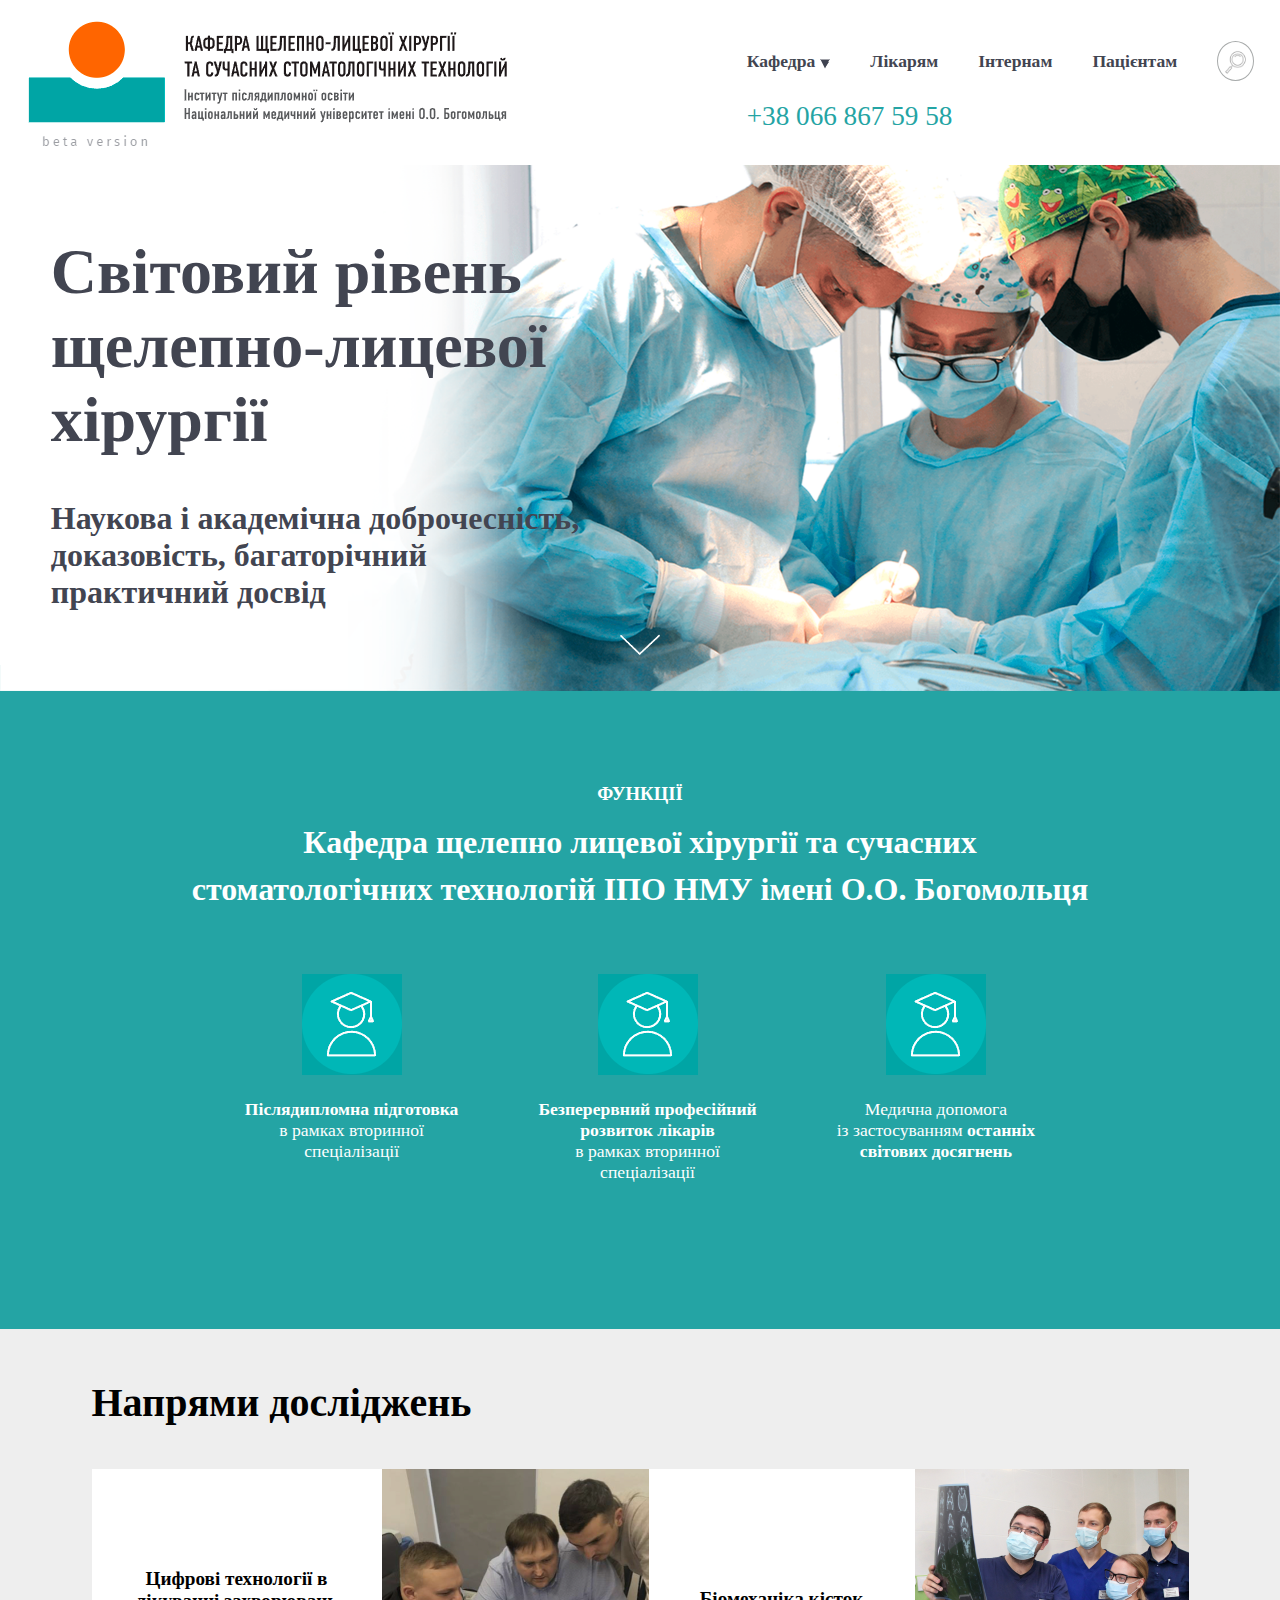
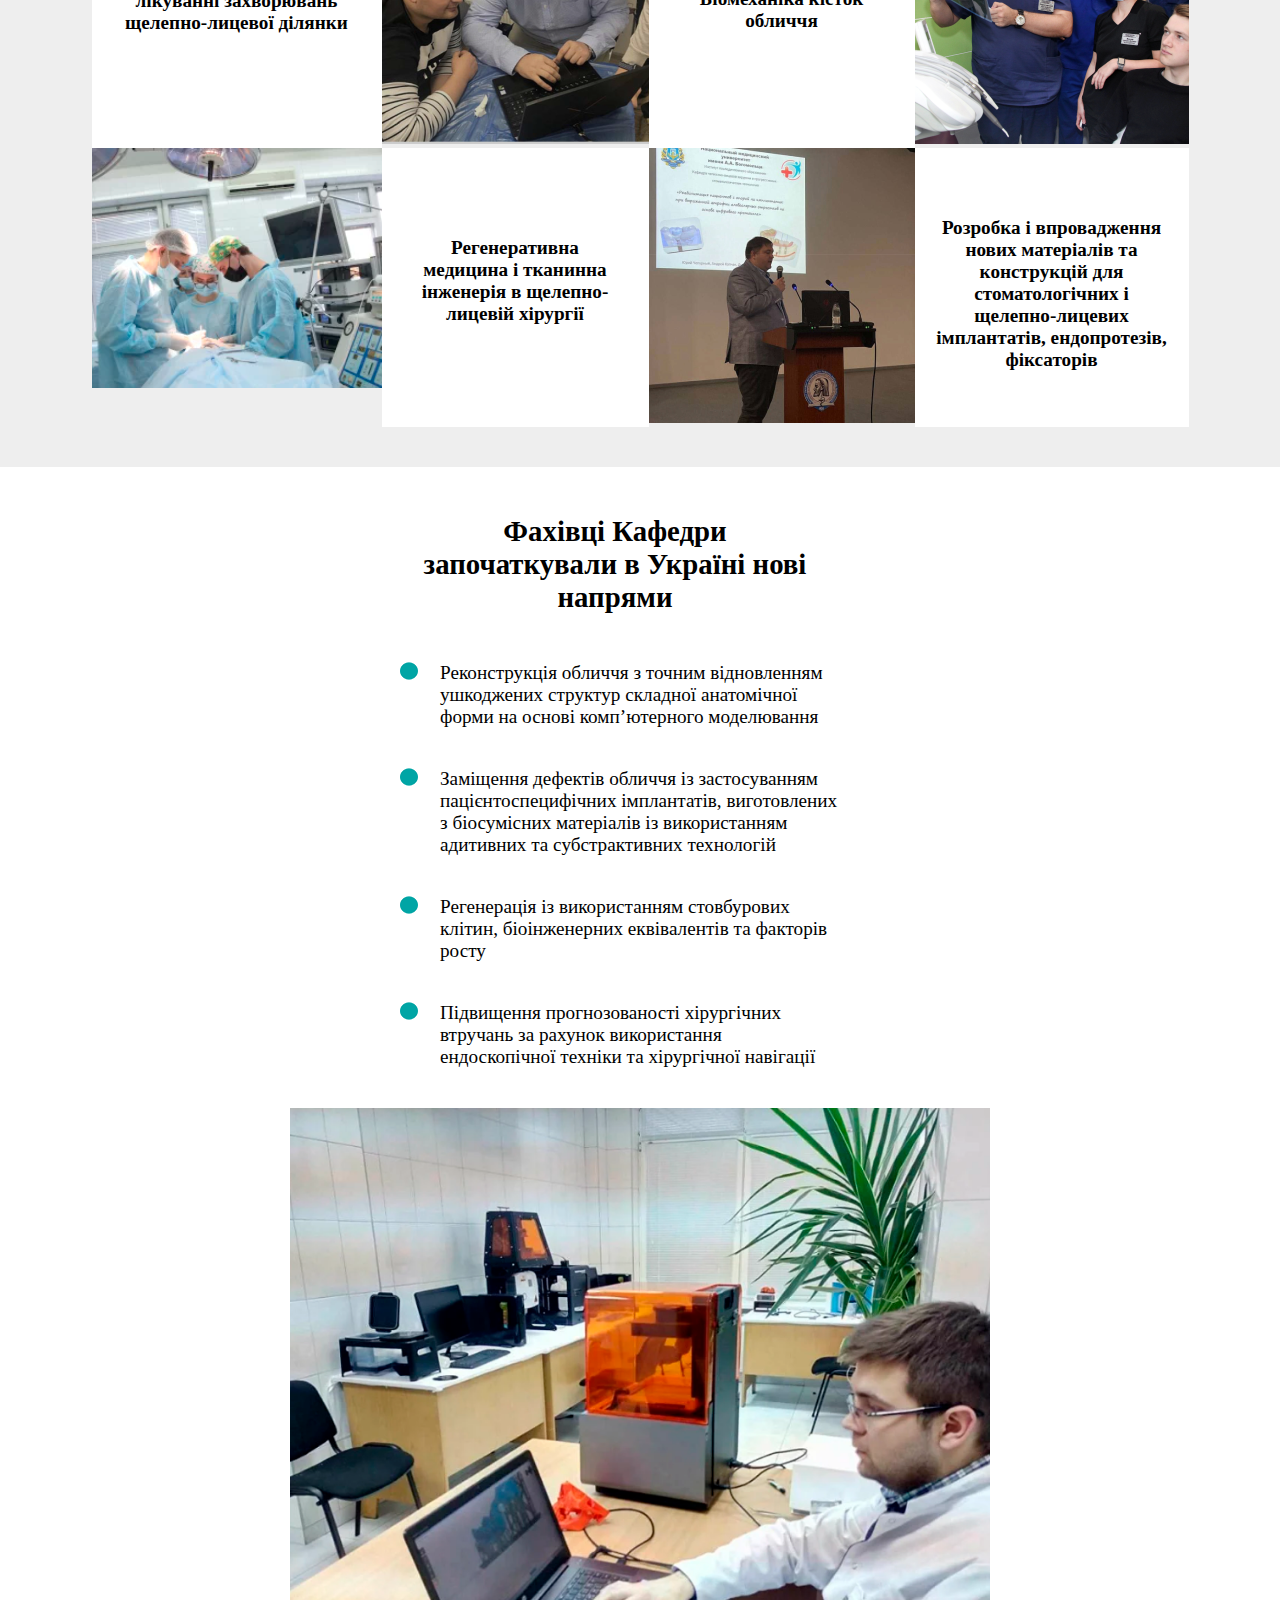
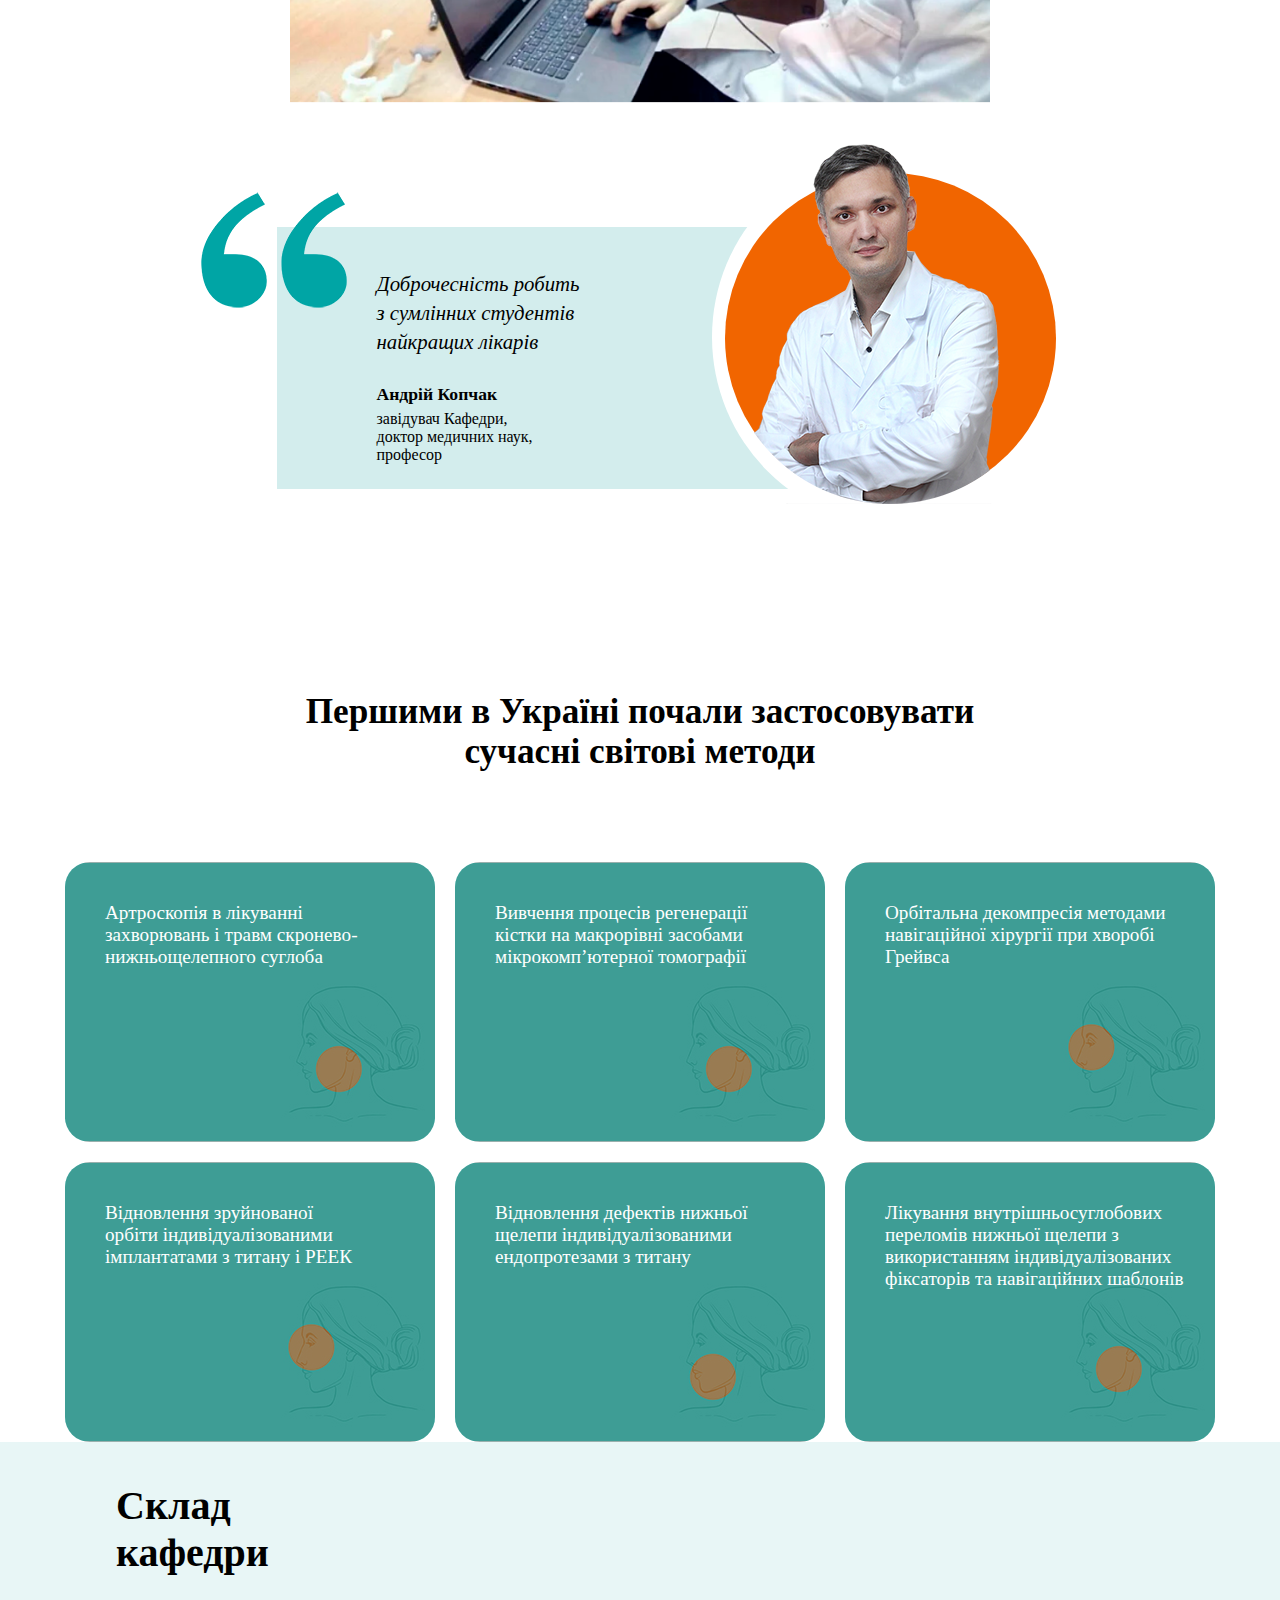
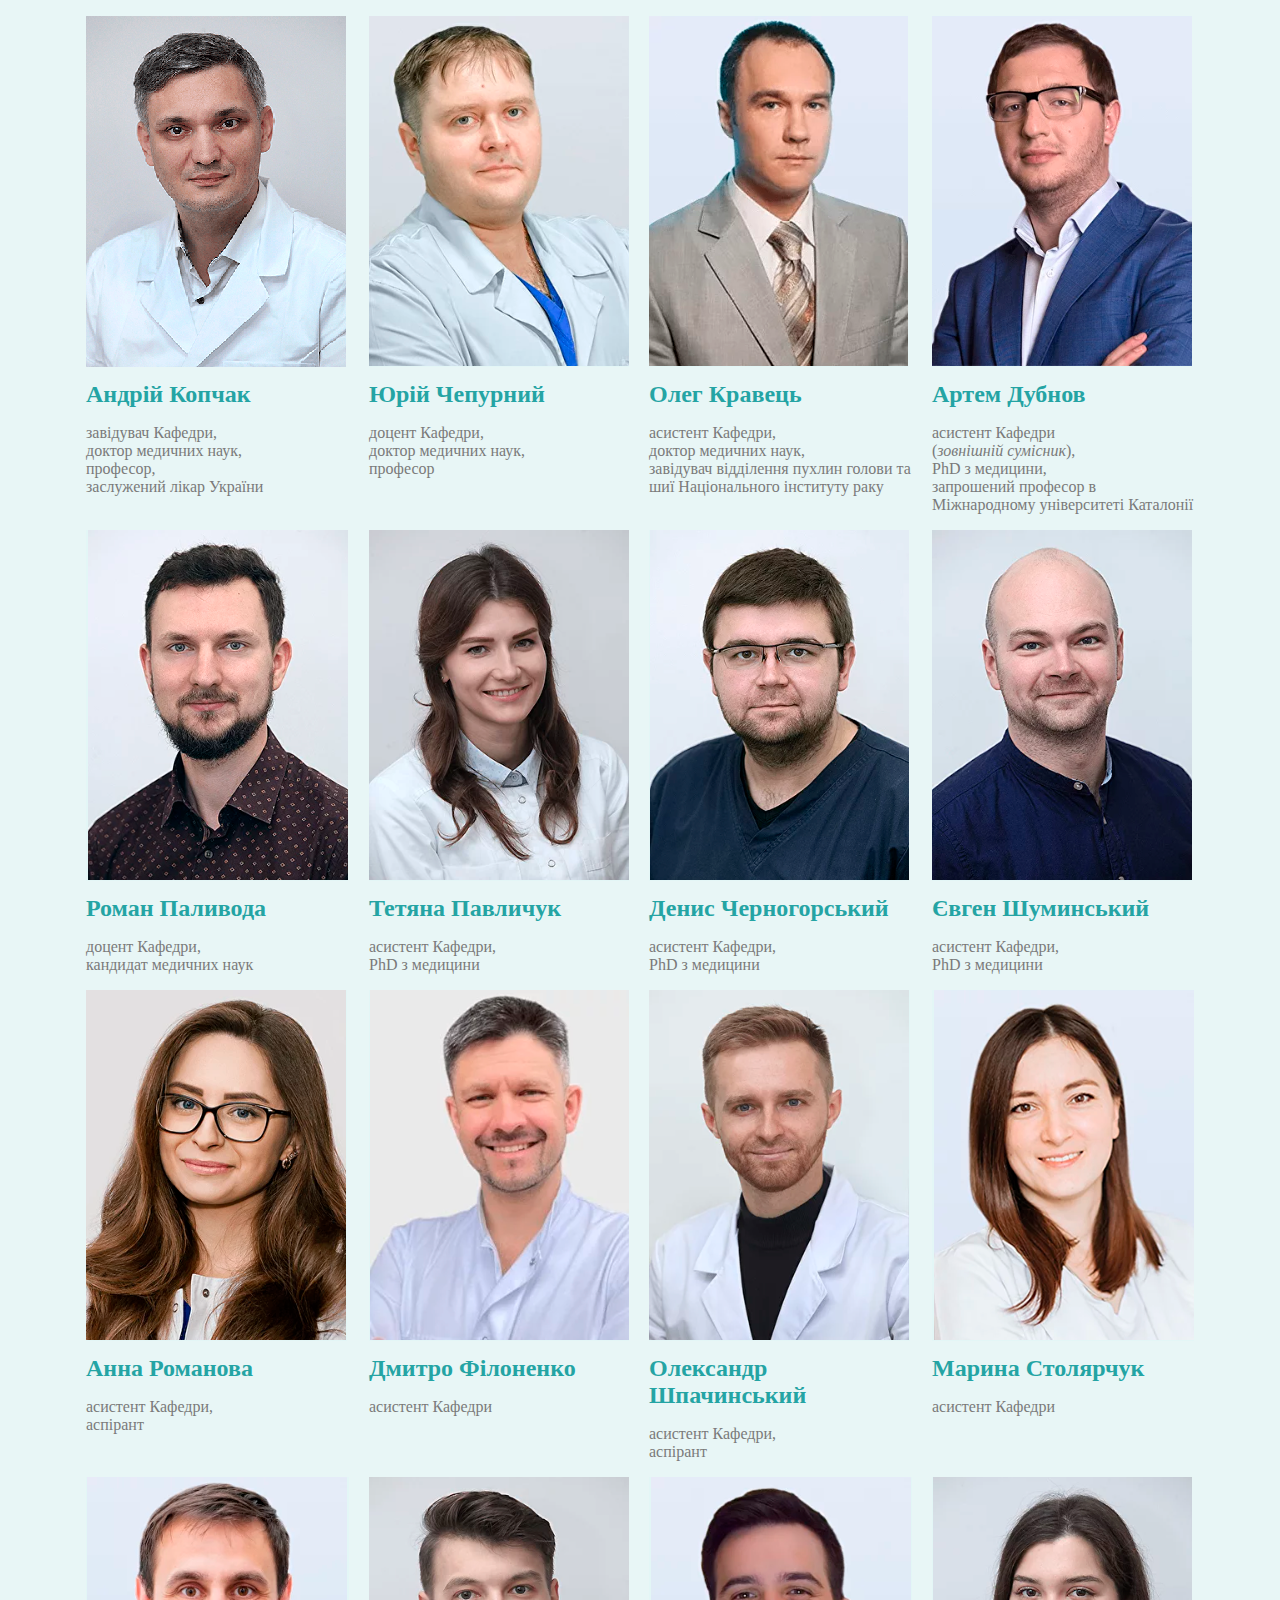
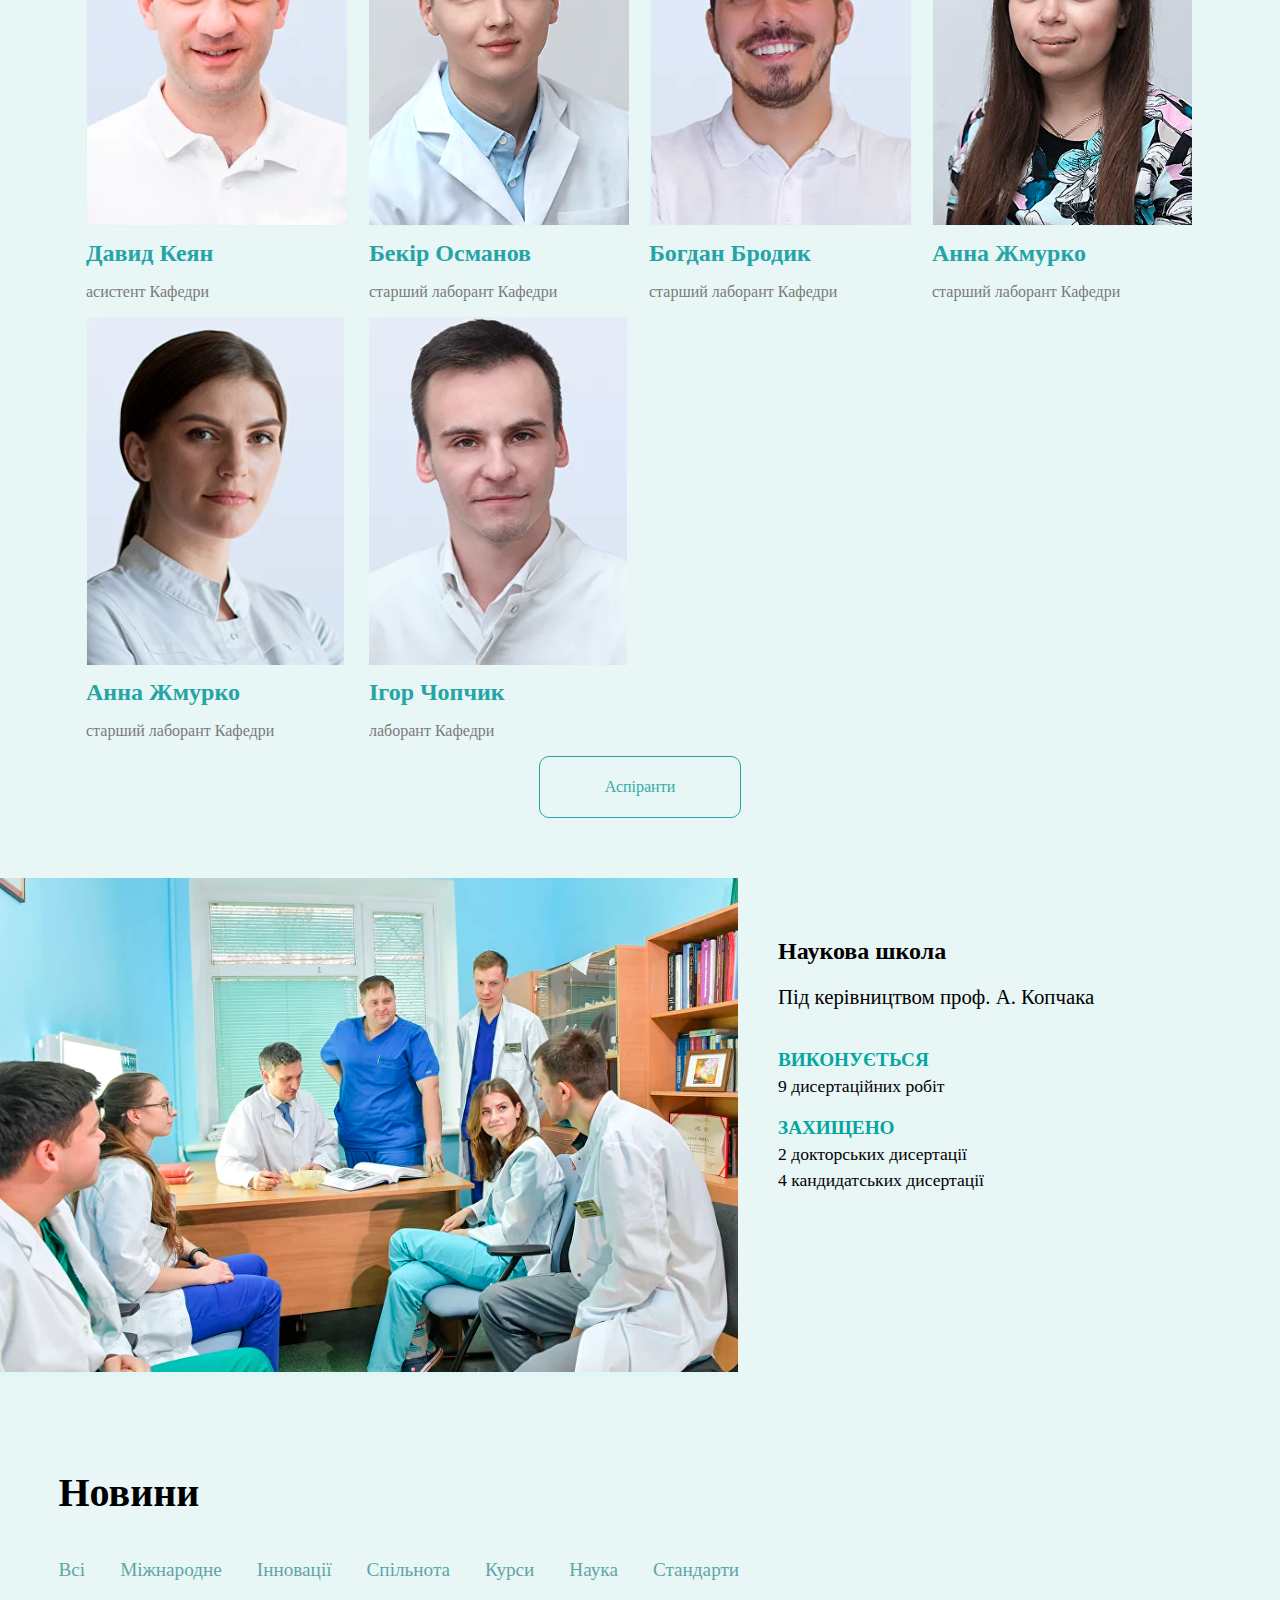
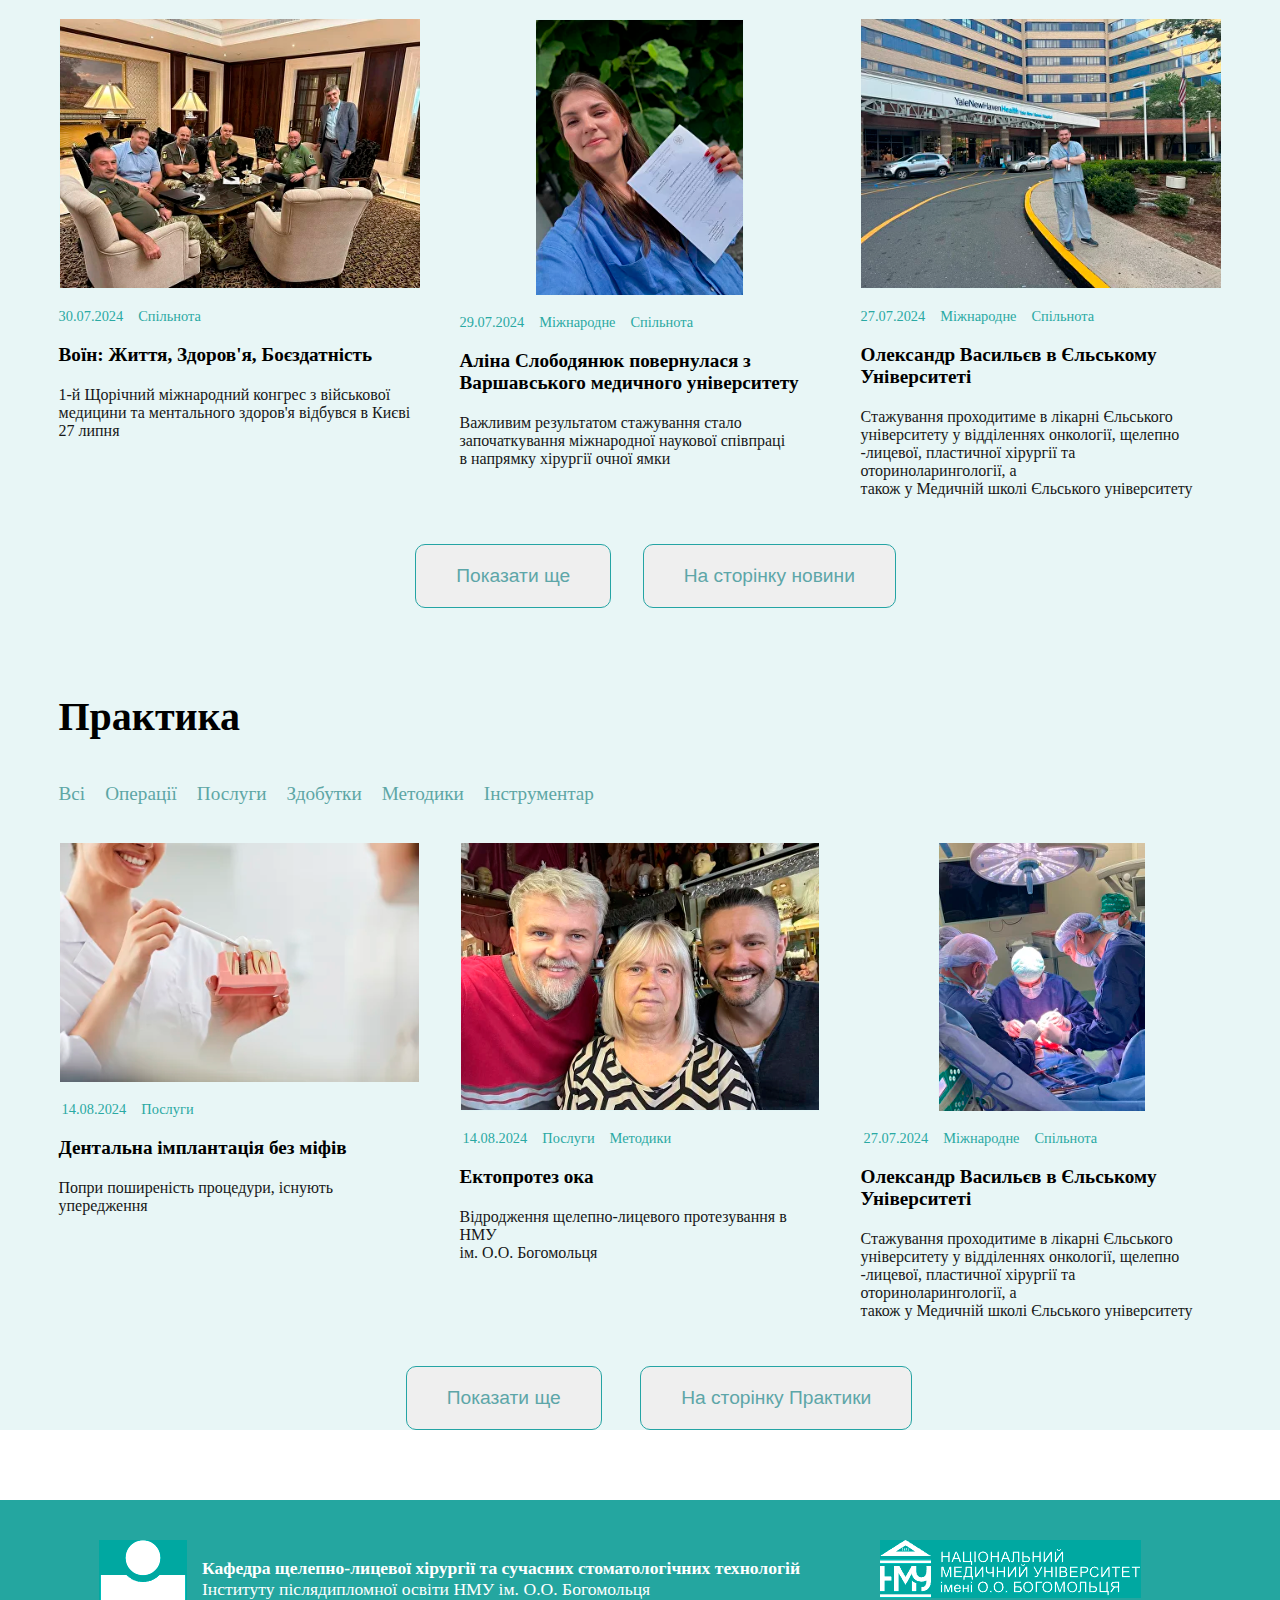
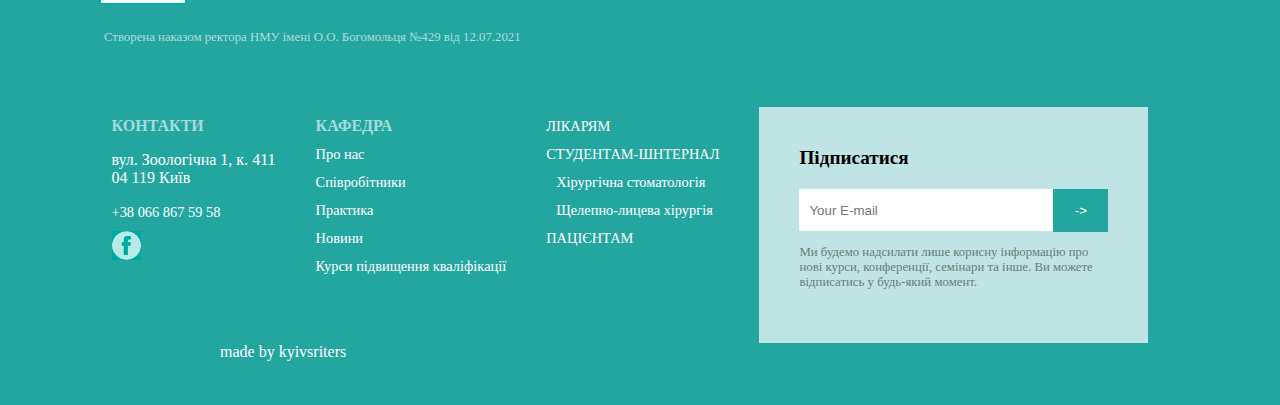
==== index.html @ 652a0add "first commit" ====
<!DOCTYPE html>
<html lang="en">
  <head>
    <title>Document</title>
    <meta charset="UTF-8" />
    <link rel="stylesheet" href="./styles/style.css" type="text/css" />
    <link rel="stylesheet" href="./styles/slide_card.css" type="text/css" />
    <link rel="stylesheet" href="https://cdn.jsdelivr.net/npm/swiper@8/swiper-bundle.min.css" />
    <meta name="viewport" content="width=device-width, initial-scale=1.0" />
    <script src="https://cdn.jsdelivr.net/npm/swiper@8/swiper-bundle.min.js"></script>
    <script type="module" src="./js/main.js"></script>
    <script type="module" src="./js/slider.js"></script>
  </head>
  <body>
    <div id="search">
      <div class="table">
        <div class="row">
          <div class="cell">
            <button class="search"></button>
          </div>
          <div class="cell">
            <form action="#" method="get">
              <div>
                <input type="text" name="search" value="" placeholder="Пошук" />
              </div>
            </form>
          </div>
          <div class="cell">
            <img
              src="/images/close_search.png"
              class="close_search"
              alt="Закрыть поиск" />
          </div>
        </div>
        <div class="row">
          <div class="cell">
            <ul id="list_result">
              <li>
                <a href="#">Курс</a>
              </li>
              <li>
                <a href="#"> консультації</a>
              </li>
              <li>
                <a href="#">тренінг</a>
              </li>
            </ul>
          </div>
        </div>
      </div>
    </div>
    <div id="menu">
      <img src="./images/close_burger_menu.png" class="close_menu" alt="">
      <ul>
        <li>
          <a href="#">Кафедра</a>
        </li>
        <li>
          <a href="#">Лікарям</a>
        </li>
        <li>
          <a href="#">Інтернам</a>
        </li>
        <li>
          <a href="#">Пацієнтам</a>
        </li>
        <li>
          <a href="#" id="serach_active_menu">Пошук</a>
        </li>
        <li>
          <a href="#">+38 066 867 59 58</a>
        </li>
      </ul>
    </div>
    <div id="container">
      <header>
        <div class="table">
          <div class="row">
            <div class="cell">
              <a href="./index.html">
                <img src="/images/logo.png" class="top_logo" alt="Логотип" />
              </a>
            </div>
            <div class="cell">
              <ul id="topmenu">
                <li class="first_child">
                  <a href="#">Кафедра</a>
                  <ul id="active_department">
                    <img
                      src="/images/stl_top.png"
                      class="icon_position"
                      alt="" />
                    <li>
                      <a href="#">Про нас</a>
                    </li>
                    <li>
                      <a href="#">Співробітники</a>
                    </li>
                    <li>
                      <a href="#">Практика</a>
                    </li>
                    <li>
                      <a href="#">Новини</a>
                    </li>
                    <li>
                      <a href="#">Курси</a>
                    </li>
                  </ul>
                </li>
                <li>
                  <a href="#">Лікарям</a>
                </li>
                <li>
                  <a href="#">Інтернам</a>
                </li>
                <li>
                  <a href="#">Пацієнтам</a>
                </li>
                <li>
                  <img src="images/search.png" id="show_search" alt="Поиск" />
                </li>
              </ul>
              <div class="clear"></div>
              <div class="phone">
                <a href="tel:380668675958">+38 066 867 59 58</a>
              </div>
            </div>
          </div>
        </div>
      </header>
      <div id="burger_menu">
        <div id="burger">
          <span></span>
          <span></span>
          <span></span>
        </div>
        </div>
    </div>
    <div id="main">
      <div class="table text_header">
        <div class="row">
          <div class="cell">
            <div class="h1">
              <h1>
                Світовий рівень <br />щелепно-лицевої<br />
                хірургії
              </h1>
            </div>
            <div class="h2">
              <h2>
                Наукова і академічна доброчесність,<br />
                доказовість, багаторічний <br />практичний досвід
              </h2>
            </div>
          </div>
        </div>
      </div>
      <div class="header_img">
        <img src="/images/header.png" class="remove_img" alt="" />
        <div class="inime_gif">
          <img src="/images/arrow_white.gif" alt="Gif" />
        </div>
      </div>
      <div id="functions">
        <h3>ФУНКЦІЇ</h3>
        <p>Кафедра щелепно лицевої хірургії та сучасних</p>
        <p>стоматологічних технологій ІПО НМУ імені О.О. Богомольця</p>
        <div class="table">
          <div class="row">
            <div class="cell">
              <figure>
                <img src="/images/icon1.png" alt="Підготовка" />
                <figcaption>
                  <b>Післядипломна підготовка</b><br />
                  в рамках вторинної <br />спеціалізації
                </figcaption>
              </figure>
            </div>
            <div class="cell">
              <figure>
                <img src="/images/icon1.png" alt="Підготовка" />
                <figcaption>
                  <b>Безперервний професійний <br /><b>розвиток лікарів</b></b
                  ><br />
                  в рамках вторинної <br />спеціалізації
                </figcaption>
              </figure>
            </div>
            <div class="cell">
              <figure>
                <img src="/images/icon1.png" alt="Підготовка" />
                <figcaption>
                  Медична допомога<br />
                  із застосуванням
                  <b
                    >останніх<br />
                    світових досягнень</b
                  >
                </figcaption>
              </figure>
            </div>
          </div>
        </div>
      </div>
      <div id="research">
        <div class="table">
          <h4>Напрями досліджень</h4>
          <div class="row">
            <div class="cell bg position">
              <p>
                Цифрові технології в <br />лікуванні захворювань<br />
                щелепно-лицевої ділянки
              </p>
            </div>
            <div class="cell">
              <img
                src="/images//tild3938-3564-4461-b265-666466336664__group_3252.png"
                alt="Зображення" />
            </div>
            <div class="cell bg position1 mob">
              <p>Біомеханіка кісток <br />обличчя</p>
            </div>
            <div class="cell">
              <img
                src="/images/tild3832-3939-4664-b534-623732313037__group_3254.png"
                alt="Зображення" />
            </div>
          </div>
          <div class="row">
            <div class="cell pos1">
              <img src="/images/image11.png" alt="" />
            </div>
            <div class="cell bg position2">
              <p>
                Регенеративна<br />
                медицина і тканинна<br />
                інженерія в щелепно-<br />лицевій хірургії
              </p>
            </div>
            <div class="cell mob">
              <img
                src="/images/tild3539-6135-4932-a363-663564303339__group_3255.png"
                alt="" />
            </div>
            <div class="cell bg position3">
              <p>
                Розробка і впровадження<br />
                нових матеріалів та<br />
                конструкцій для<br />
                стоматологічних і<br />
                щелепно-лицевих<br />
                імплантатів, ендопротезів,<br />
                фіксаторів
              </p>
            </div>
          </div>
        </div>
      </div>
      <div id="Departments">
        <div class="table">
          <div class="row">
            <div class="cell">
              <h5>
                Фахівці Кафедри<br />
                започаткували в Україні нові <br />напрями
              </h5>
              <ul>
                <li>
                  <p>
                    Реконструкція обличчя з точним відновленням<br />
                    ушкоджених структур складної анатомічної<br />
                    форми на основі комп’ютерного моделювання
                  </p>
                </li>
                <li>
                  <p>
                    Заміщення дефектів обличчя із застосуванням<br />
                    пацієнтоспецифічних імплантатів, виготовлених <br />з
                    біосумісних матеріалів із використанням<br />
                    адитивних та субстрактивних технологій
                  </p>
                </li>
                <li>
                  <p>
                    Регенерація із використанням стовбурових<br />
                    клітин, біоінженерних еквівалентів та факторів <br />росту
                  </p>
                </li>
                <li>
                  <p>
                    Підвищення прогнозованості хірургічних<br />
                    втручань за рахунок використання <br />ендоскопічної техніки
                    та хірургічної навігації
                  </p>
                </li>
              </ul>
            </div>
            <div class="cell">
              <img src="/images/image12.png" alt="" />
            </div>
          </div>
        </div>
      </div>
      <div class="clear"></div>
      <div id="position_items">
        <div id="items">
          <div class="left citat">
            <img src="/images/Citat.png " alt="citat" />
          </div>
          <div class="left bg">
            <p><i>Доброчесність робить</i></p>
            <p><i>з сумлінних студентів</i></p>
            <p><i>найкращих лікарів</i></p>
            <h6>Андрій Копчак</h6>
            <p class="size">
              завідувач Кафедри, <br />доктор медичних наук, <br />професор
            </p>
          </div>
          <div class="left">
            <a href="/AndriyKopchak.html">
              <div class="bg_white">
                <div class="bg_doctor">
                  <img src="/images/kopchak.png" class="kopchak" alt="Doctor" />
                </div>
              </div>
            </a>  
          </div>
        </div>
      </div>
      <div class="swiper slider-2 methods">
        <div class="swiper-wrapper grid">
          <div class="swiper-slide">
            <div class="content1">
              <div class="shadow">
                  <p>
                      Артроскопія в лікуванні <br>захворювань і травм
                      скронево-<br>нижньощелепного суглоба
                  </p>
              </div>    
          </div>
          </div>
          <div class="swiper-slide">
            <div class="content2">
              <div class="shadow">
                  <p>Вивчення процесів регенерації<br> кістки на макрорівні засобами<br> мікрокомп’ютерної томографії</p>
              </div>    
          </div>    
          </div>
          <div class="swiper-slide">
            <div class="content3">
              <div class="shadow">
                  <p>Орбітальна декомпресія методами<br> навігаційної хірургії при хворобі<br> Грейвса</p>
               </div>   
          </div>   
          </div>
          <div class="swiper-slide">
            <div class="content4">
              <div class="shadow">
                  <p>Відновлення зруйнованої<br>  орбіти індивідуалізованими<br> імплантатами з титану і РЕЕК</p>
               </div>   
              </div>  
          </div>
          <div class="swiper-slide">
            <div class="content-card">
              <div class="content5">
                <div class="shadow">
                    <p>Відновлення дефектів нижньої<br> щелепи індивідуалізованими <br>ендопротезами з титану</p>
                 </div>   
            </div>   
            </div>
          </div>
          <div class="swiper-slide">
            <div class="content6">
              <div class="shadow">
                  <p>Лікування внутрішньосуглобових<br> переломів нижньої щелепи з<br> використанням індивідуалізованих<br> фіксаторів та навігаційних шаблонів</p>
               </div>   
          </div>   
          </div>
        </div>
      </div>
      <div id="methods">
        <h3>
          Першими в Україні почали застосовувати<br />
          сучасні світові методи
        </h3>
        <div class="table">
          <div class="row">
            <div class="cell">
                <div class="content1">
                    <div class="shadow">
                        <p>
                            Артроскопія в лікуванні <br>захворювань і травм
                            скронево-<br>нижньощелепного суглоба
                        </p>
                    </div>    
                </div>
            </div>
            <div class="cell">
                <div class="content2">
                    <div class="shadow">
                        <p>Вивчення процесів регенерації<br> кістки на макрорівні засобами<br> мікрокомп’ютерної томографії</p>
                    </div>    
                </div>    
            </div>
            <div class="cell">
                <div class="content3">
                    <div class="shadow">
                        <p>Орбітальна декомпресія методами<br> навігаційної хірургії при хворобі<br> Грейвса</p>
                     </div>   
                </div>    
            </div>
          </div>
          <div class="row">
            <div class="cell">
                <div class="content4">
                    <div class="shadow">
                        <p>Відновлення зруйнованої<br>  орбіти індивідуалізованими<br> імплантатами з титану і РЕЕК</p>
                     </div>   
                    </div>    
                   
            </div>
            <div class="cell">
                <div class="content5">
                    <div class="shadow">
                        <p>Відновлення дефектів нижньої<br> щелепи індивідуалізованими <br>ендопротезами з титану</p>
                     </div>   
                </div>    
            </div>
            <div class="cell">
                <div class="content6">
                    <div class="shadow">
                        <p>Лікування внутрішньосуглобових<br> переломів нижньої щелепи з<br> використанням індивідуалізованих<br> фіксаторів та навігаційних шаблонів</p>
                     </div>   
                </div>    
            </div>
          </div>
        </div>
      </div>
      <div id="list_departments">
          <div class="table">
            <h3>Склад кафедри</h3>
            <div class="row">
                <div class="cell">
                    <figure>
                        <img src="./images/d_image1.png" alt="Андрій">
                        <figcaption>Андрій Копчак</figcaption>
                    </figure>
                    <p>завідувач Кафедри,<br>
                        доктор медичних наук,<br>
                        професор,<br>
                        заслужений лікар України</p>
                </div>
                <div class="cell">
                    <figure>
                        <img src="./images/d_image2.png" alt="Юрій Чепурний">
                        <figcaption>Юрій Чепурний</figcaption>
                    </figure>
                    <p>доцент Кафедри,<br>
                        доктор медичних наук,<br>
                        професор</p>
                </div>
                <div class="cell none">
                    <figure>
                        <img src="./images/d_image3.png" alt="Олег Кравець">
                        <figcaption>Олег Кравець</figcaption>
                    </figure>
                    <p>асистент Кафедри,<br>
                        доктор медичних наук,<br>
                        завідувач відділення пухлин голови та<br> шиї Національного інституту раку</p>
                </div>
                <div class="cell">
                    <figure>
                        <img src="./images/d_image4.png" alt="Артем Дубнов">
                        <figcaption>Артем Дубнов</figcaption>
                    </figure>
                    <p>асистент Кафедри<br>
                        (<i>зовнішній сумісник</i>),<br>
                        PhD з медицини,<br>
                        запрошений професор в <br>Міжнародному університеті Каталонії</p>
                </div>
            </div>
            <div class="row">
                <div class="cell">
                    <figure>
                        <img src="./images/d_image5.png" alt="Роман Паливода">
                        <figcaption>Роман Паливода</figcaption>
                    </figure>
                        <p>доцент Кафедри,<br>
                            кандидат медичних наук</p>
                </div>
                <div class="cell">
                    <figure>
                        <img src="./images/d_image6.png" alt="Тетяна Павличук">
                        <figcaption>Тетяна Павличук</figcaption>
                    </figure>
                        <p>асистент Кафедри,<br>
                            PhD з медицини</p>
                </div>
                <div class="cell">
                    <figure>
                        <img src="./images/d_image7.png" alt="Денис Черногорський">
                        <figcaption>Денис Черногорський</figcaption>
                    </figure>
                        <p>асистент Кафедри,<br>
                            PhD з медицини</p>
                </div>
                <div class="cell">
                    <figure>
                        <img src="./images/d_image8.png" alt="Євген Шуминський">
                        <figcaption>Євген Шуминський</figcaption>
                    </figure>
                        <p>асистент Кафедри,<br>
                            PhD з медицини</p>
                </div>
            </div>
            <div class="row">
                <div class="cell">
                    <figure>
                        <img src="./images/d_image9.png" alt="Анна Романова">
                        <figcaption>Анна Романова</figcaption>
                    </figure>
                        <p>асистент Кафедри,<br>
                            аспірант</p>
                </div>
                <div class="cell">
                    <figure>
                        <img src="./images/d_image10.png" alt="Дмитро Філоненко">
                        <figcaption>Дмитро Філоненко</figcaption>
                    </figure>
                        <p>асистент Кафедри</p>
                </div>
                <div class="cell">
                    <figure>
                        <img src="./images/d_image11.png" alt="Олександр Шпачинський">
                        <figcaption>Олександр<br> Шпачинський</figcaption>
                    </figure>
                        <p>асистент Кафедри,<br>
                            аспірант</p>
                </div>
                <div class="cell">
                    <figure>
                        <img src="./images/d_image12.png" alt="Марина Столярчук">
                        <figcaption>Марина Столярчук</figcaption>
                    </figure>
                        <p>асистент Кафедри</p>
                </div>
            </div>
            <div class="row">
                <div class=cell>
                    <figure>
                        <img src="images/d_image13.png" alt="Давид Кеян">
                        <figcaption>Давид Кеян</figcaption>
                        <p class="m_none">асистент Кафедри</p>
                    </figure>
                </div>
                <div class=cell>
                    <figure>
                        <img src="images/d_image14.png" alt="Бекір Османов">
                        <figcaption>Бекір Османов</figcaption>
                        <p class="m_none">старший лаборант Кафедри</p>
                    </figure>
                </div>
                <div class=cell>
                    <figure>
                        <img src="images/d_image15.png" alt="">
                        <figcaption>Богдан Бродик</figcaption>
                        <p class="m_none">старший лаборант Кафедри</p>
                    </figure>
                </div>
                <div class=cell>
                    <figure>
                        <img src="images/d_image16.png" alt="">
                        <figcaption>Анна Жмурко</figcaption>
                        <p class="m_none">старший лаборант Кафедри</p>
                    </figure>
                </div>
            </div>
            <div class="row">
                <div class="cell">
                    <figure>
                        <img src="images/d_image17.png" alt="Анна Жмурко">
                        <figcaption>Анна Жмурко</figcaption>
                        <p class="m_none">cтарший лаборант Кафедри</p>
                    </figure>
                </div>
                <div class="cell">
                    <figure>
                        <img src="images/d_image18.png" alt="Ігор Чопчик">
                        <figcaption>Ігор Чопчик</figcaption>
                        <p class="m_none">лаборант Кафедри</p>
                    </figure>
                </div>
            </div>
        </div>
        <div id="students">
            <a href="#">Аспіранти</a>
            <div id="postgraduate">
                <h4>Аспіранти</h4>
                <div class="table">
                    <div class="row">
                        <div class="cell">
                            <h5>Ростислав Терлецький</h5>
                                <h6>Виконується дисертація:</h6>
                                <p>Клініко-експериментальне обґрунтування пацієнт<br> специфічних ендопротезів при аллопластичному<br> заміщенні скронево-нижньощелепного суглоба</p>
                        </div>
                        <div class="cell">
                            <h5>Вікторія Макаренко</h5>
                                <h6>Виконується дисертація:</h6>
                                <p>Оптимізація діагностики та лікування уражень<br> слинних залоз внаслідок терапії радіоактивним<br> йодом</p>
                        </div>
                        <div class="cell">
                            <h5>Марина Столярчук</h5>
                                <h6>Виконується дисертація:</h6>
                                <p>Діагностика і комплексне лікування скелетних форм<br> аномалій та деформацій верхньої щелепи<br> з використанням цифрового протоколу</p>
                        </div>
                    </div>
                    <div class="row">
                        <div class="cell">
                            <h6>Сфера клінічних інтересів:</h6>
                            <ul>
                                <li>
                                    <p>Діагностика і лікування запальних захворювань<br> щелепно-лицевої області.</p>
                                </li>
                                <li>
                                    <p>Діагностика і лікування захворювань слинних<br> залоз.</p>
                                </li>
                                <li>
                                    <p>Діагностика і лікування, біопсії пухлин і<br> пухлиноподібних утворень щелепно-лицевої<br> області.</p>
                                </li>
                                <li>
                                    <p>Реконструктивна, Щелепно-лицева травматологія.</p>
                                </li>
                                <li>
                                    <p>Видалення зубів, дентальна імплантація.</p>
                                </li>
                                <li>
                                    <p>Деструктивні, дегенеративні захворювання СНЩС</p>
                                </li>
                                <li>
                                    <p>Діагностика та лікування захворювань слизової<br> оболонки порожнини рота.</p>
                                </li>
                            </ul>
                        </div>
                        <div class="cell">
                            <h6>Сфера клінічних інтересів:</h6>
                            <ul>
                                <li>
                                    <p>Захворювання слинних залоз</p>
                                </li>
                                <li>
                                    <p>Реабілітація пацієнтів, що пройшли терапію <br>радіоактивним йодом з приводу папілярних <br>карцином щитоподібної залози</p>
                                </li>
                            </ul>
                        </div>
                        <div class="cell">
                            <h6>Сфера клінічних інтересів:</h6>
                            <ul>
                                <li>
                                    <p>Актуальні проблеми в ортодонтії та їх вирішення<br> за допомогою співпраці ортодонта та щелепно-<br>лицевого хірурга</p>
                                </li>
                            </ul>
                        </div>
                    </div>
                </div>
                <div class="table">
                    <div class="row">
                        <div class="cell">
                            <h5>Аліна Буднікова</h5>
                            <h6>Виконується дисертація:</h6>
                            <p>Персоналізований підхід до оптимізації процесів<br> регенерації кісткової тканини при проведенні<br> дентальної імплантації та передопераційної підготовки</p>
                        </div>
                        <div class="cell">
                            <h5>Бенік Хасапетов</h5>
                            <h6>Виконується дисертація:</h6>
                            <p>Профілактика та лікування внутрішніх порушень<br> скронево-нижньощелепних суглобів у пацієнтів <br>з переломами виросткових відростків нижньої щелепи</p>
                        </div>
                        <div class="cell">
                            <h5>Маргарита Воллер</h5>
                            <h6>Виконується дисертація:</h6>
                            <p>Оптимізація методів комп'ютерного моделювання та<br> виготовлення пацієнт-специфічних конструкцій в<br> комплексному лікуванні дефектів нижньої щелепи</p>
                        </div>
                    </div>
                    <div class="row">
                        <div class="cell">
                            <h6>Сфера клінічних інтересів:</h6>
                            <ul>
                                <li>
                                    <p>направлена кісткова регенерація,</p>
                                </li>
                                <li>
                                    <p>дентальна імплантація,</p>
                                </li>
                                <li>
                                    <p>діагностика та лікування запальних процесів<br> щелепно-лицевої ділянки</p>
                                </li>
                            </ul>
                        </div>
                        <div class="cell">
                            <h6>Сфера клінічних інтересів:</h6>
                            <ul>
                                <li>
                                    <p>Захворювання скронево-нижньощелепного<br> суглоба</p>
                                </li>
                                <li>
                                    <p>Травма щелепно-лицевої ділянки</p>
                                </li>
                                <li>
                                    <p>Ортогнатична хірургія</p>
                                </li>
                                <li>
                                    <p>Дентальна імплантація</p>
                                </li>
                            </ul>
                        </div>
                        <div class="cell">
                            <h6>Сфера клінічних інтересів:</h6>
                            <ul>
                                <li>
                                    <p>Травма щелепно-лицевої ділянки</p>
                                </li>
                                <li>
                                    <p>Реконструктивно-відновна хірургія при дефектах<br> та деформаціях кісток лицевого черепа із<br> застосуванням CAD/CAM технологій (пацієнто-<br>специфічні конструкції, ендопротези)</p>
                                </li>
                                <li>
                                    <p>Ортогнатична хірургія</p>
                                </li>
                                <li>
                                    <p>Гайд-асоційована (навігаційна) дентальна<br> імплантація</p>
                                </li>
                            </ul>
                            </ul>
                        </div>
                    </div>
                </div>
            </div>
        </div>
      </div>
      <div id="school">
          <div class="table">
            <div class="row">
              <div class="cell">
                <img src="/images/img_scholl.png" alt="Школа">
              </div>
              <div class="cell">
                <h5>Наукова школа</h5>
                <p class="text">Під керівництвом проф. А. Копчака</p>
                <h6>ВИКОНУЄТЬСЯ</h6>
                <p class="text2">9 дисертаційних робіт</p>
                <h6>ЗАХИЩЕНО</h6>
                <p>2 докторських дисертації</p>
                <p>4 кандидатських дисертації</p>
              </div>
            </div>
          </div>
      </div>
      <div id="news">
        <div class="table">
          <h2>Новини</h2>
          <div class="clear"></div>
          <ul class="news">
            <li>
              <a href="#">Всі</a>
            </li>
            <li>
              <a href="#">Міжнародне</a>
            </li>
            <li>
              <a href="#">Інновації</a>
            </li>
            <li>
              <a href="#">Спільнота</a>
            </li>
            <li>
              <a href="#">Курси</a>
            </li>
            <li>
              <a href="#">Наука</a>
            </li>
            <li>
              <a href="#">Стандарти</a>
            </li>
          </ul>
          <div class="row">
            <div class="cell">
              <div class="card">
                <figure>
                  <img src="/images/news/image1.png" alt="News">
                  <ul>
                    <li>
                      <p>30.07.2024</p>
                    </li>
                    <li>
                      <p>Спільнота</p>
                    </li>
                  </ul>
                  <div class="clear"></div>
                  <figcaption>Воїн: Життя, Здоров'я, Боєздатність</figcaption>
                </figure>
                <p>1-й Щорічний міжнародний конгрес з військової <br>медицини та ментального здоров'я відбувся в Києві<br> 27 липня</p>
              </div>  
              </div>
              <div class="cell">
                <div class="card">
                  <figure>
                    <img src="/images/news/img2.png" alt="News">
                    <ul>
                      <li>
                        <p>29.07.2024</p>
                      </li>
                      <li>
                        <p>Міжнародне</p>
                      </li>
                      <li>
                        <p>Спільнота</p>
                      </li>
                    </ul>
                    <div class="clear"></div>
                    <figcaption>Аліна Слободянюк повернулася з Варшавського медичного університету</figcaption>
                  </figure>
                  <p>Важливим результатом стажування стало <br>започаткування міжнародної наукової співпраці<br> в напрямку хірургії очної ямки</p>
                </div>  
                </div>
                <div class="cell">
                  <div class="card">
                    <figure>
                      <img src="/images/news/img3.png" alt="News">
                      <ul>
                        <li>
                          <p>27.07.2024</p>
                        </li>
                        <li>
                          <p>Міжнародне</p>
                        </li>
                        <li>
                          <p>
                            Спільнота</p>
                        </li>
                      </ul>
                      <div class="clear"></div>
                      <figcaption>Олександр Васильєв в Єльському Університеті</figcaption>
                    </figure>
                    <p>Стажування проходитиме в лікарні Єльського<br> університету у відділеннях онкології, щелепно<br>-лицевої, пластичної хірургії та оториноларингології, а<br> також у Медичній школі Єльського університету</p>
                  </div>  
                  </div>
          </div>
        </div>
        <div class="get_buttons">
          <div class="table">
            <div class="row">
              <div class="cell">
                <button >Показати ще</button>
              </div>
              <div class="cell">
                <button>На сторінку новини</button>
              </div>
            </div>
          </div>
          
        </div>
      </div>
      <div id="practice">
        <div class="table">
          <h2>Практика</h2>
          <div class="clear"></div>
          <ul class="practice">
            <li>
              <a href="#">Всі</a>
            </li>
            <li>
              <a href="#">Операції</a>
            </li>
            <li>
              <a href="#">Послуги</a>
            </li>
            <li>
              <a href="#">Здобутки</a>
            </li>
            <li>
              <a href="#">Методики</a>
            </li>
            <li>
              <a href="#">Інструментар</a>
            </li>
          </ul>
          <div class="row">
            <div class="cell">
              <div class="card">
                <figure>
                  <img src="/images/practice/img1.png" alt="News">
                  <ul>
                    <li>
                      <p>14.08.2024</p>
                    </li>
                    <li>
                      <p>Послуги</p>
                    </li>
                  </ul>
                  <div class="clear"></div>
                  <figcaption>Дентальна імплантація без міфів</figcaption>
                </figure>
                <p>Попри поширеність процедури, існують упередження</p>
              </div>  
              </div>
              <div class="cell">
                <div class="card">
                  <figure>
                    <img src="/images/practice/img2.png" alt="News">
                    <ul>
                      <li>
                        <p>14.08.2024</p>
                      </li>
                      <li>
                        <p>Послуги</p>
                      </li>
                      <li>
                        <p>Методики</p>
                      </li>
                    </ul>
                    <div class="clear"></div>
                    <figcaption>Ектопротез ока</figcaption>
                  </figure>
                  <p>Відродження щелепно-лицевого протезування в НМУ<br> ім. О.О. Богомольця</p>
                </div>  
                </div>
                <div class="cell">
                  <div class="card">
                    <figure>
                      <img src="/images/practice/img3.png" alt="News">
                      <ul>
                        <li>
                          <p>27.07.2024</p>
                        </li>
                        <li>
                          <p>Міжнародне</p>
                        </li>
                        <li>
                          <p>
                            Спільнота</p>
                        </li>
                      </ul>
                      <div class="clear"></div>
                      <figcaption>Олександр Васильєв в Єльському Університеті</figcaption>
                    </figure>
                    <p>Стажування проходитиме в лікарні Єльського<br> університету у відділеннях онкології, щелепно<br>-лицевої, пластичної хірургії та оториноларингології, а<br> також у Медичній школі Єльського університету</p>
                  </div>  
                  </div>
          </div>
        </div>
        <div class="get_buttons">
          <div class="table">
            <div class="row">
              <div class="cell">
                <button >Показати ще</button>
              </div>
              <div class="cell">
                <button>На сторінку Практики</button>
              </div>
            </div>
          </div>
          
        </div>
      </div>
    </div>
    <footer>
      <div class="table top_content">
        <div class="row">
          <div class="cell">
            <img src="/images/logo_footer.png" alt="">
          </div>
          <div class="cell">
            <p><b>Кафедра щелепно-лицевої хірургії та сучасних стоматологічних технологій</b><br>
              Інституту післядипломної освіти НМУ ім. О.О. Богомольця</p>
              <p class="size">Створена наказом ректора НМУ імені О.О. Богомольця №429 від 12.07.2021</p>
            </div>
          <div class="cell">
            <img src="/images/icon_footer .png" alt="">
          </div>
        </div>
      </div>
      <div class="table content">
        <div class="row">
          <div class="cell">
            <ul>
              <li>
                <h5>КОНТАКТИ</h5>
              </li>
              <li>
                <p>вул. Зоологічна 1, к. 411<br>
                  04 119 Київ</p>
              </li>
              <li>
                <a href="tel:380668675958">+38 066 867 59 58</a>
              </li>
              <li>
                <a href="#">
                  <img src="/images/facebook.png" alt="facebook">
                </a>
              </li>
            </ul>
          </div>
          <div class="cell">
            <ul>
              <li>
                <h5>КАФЕДРА</h5>
              </li>
              <li>
                <a href="#">Про нас</a>
              </li>
              <li>
                <a href="#">Співробітники</a>
              </li>
              <li>
                <a href="#">Практика</a>
              </li>
              <li>
                <a href="#">Новини</a>
              </li>
              <li>
                <a href="#">Курси підвищення кваліфікації</a>
              </li>
            </ul>
          </div>
          <div class="cell">
            <ul>
              <li>
                <a href="#">ЛІКАРЯМ</a>
              </li>
              <li>
                <a href="#">СТУДЕНТАМ-ШНТЕРНАЛ</a>
              </li>
              <li>
                <a href="#" class="text">Хірургічна стоматологія</a>
              </li>
              <li>
                <a href="#" class="text">Щелепно-лицева хірургія</a>
              </li>
              <li>
                <a href="#">ПАЦІЄНТАМ</a>
              </li>
            </ul>
          </div>
          <div class="cell none">
            <div class="bg_form">
              <h4>Підписатися</h4>
              <form action="#" method="post">
                <div>
                  <input type="email" name="mail"  required placeholder="Your E-mail">
                </div>
                <div>
                  <button type="submit" id="send" name="send">-></button>
                </div>
              </form>
              <p>Ми будемо надсилати лише корисну інформацію про<br> нові курси, конференції, семінари та інше. Ви можете<br> відписатись у будь-який момент.</p>
            </div>
          </div>
        </div>
      </div>
      <div class="kyivsriters left">
            <a href="#">made by kyivsriters</a>
      </div> 
      <!-- <div id="icon_scroll">
        <img src="/images/icons8-стрелка-вверх-50.png" alt="">
      </div>   -->
    </footer>  
  </body>
</html>
---- styles/style.css ----
body {
    font-family: "Times New Roman", Times, serif;
    font-size: 100%;
    padding: 0;
    margin: 0;
}

.header_img {
   margin-top: -590px;
}

.header_img img {
    max-width: 100%;
}

#container {
    background-color: #fff;
    display: flex;
    height: 165px;
    position: relative;
    z-index: 100;
}

header {
    margin: auto;
}

.table {
    display: table;
}

.row {
    display: table-row;
}

.cell {
    display: table-cell;
    vertical-align: top;
    text-align: center;
}

.clear {
    clear: both;
}

.left {
    float: left;
}

.right {
    float: right;
}


 header .table .cell:nth-child(1) {
    padding-right: 200px;
}

#topmenu {
    margin: 40px 0 0;
    padding: 0;
    list-style: none;
}

#topmenu li {
    float: left;
    margin-left: 40px;
}



#topmenu li:nth-child(1) {
    background: url("/images/img_topmenu.png") no-repeat top 20% right ;
    padding-right: 15px;
    height: 50px;
    transition: all 0.3s;
}

#topmenu li:nth-child(1):hover {
    background: url("/images/active_topmenu.png") no-repeat top 20% right;
    padding-right: 15px;
}

#topmenu li:last-child {
    border: 1px solid #a8abab;
    border-radius: 50%;
    padding: 3px 5px 0px 5px;
    width: 25px;
    height: 35px;
    margin-top: -10px;
}

#topmenu li:last-child img {
    width: 25px;
    height: 35px;
}

#topmenu li a {
    color: #424551;
    font-size: 110%;
    font-weight: bold;
    text-decoration: none;
    transition: all 0.3s;
}

#topmenu li a:hover {
    color: #26a5a5;
}

#topmenu .first_child:hover > #active_department {
    display: block;
}

#active_department {
    border-radius: 5px;
    background-color: #24a4a4;
    display: none;
    position: absolute;
    height: 155px;
    width: 145px;
    margin: 20px -35px 0;
    z-index: 0;
    padding: 20px 0 0;
    list-style: none;
}


#active_department li {
    float: none;
    margin: 0 0 10px;
    padding: 0;
}

#active_department li a {
    font-weight: bold;
    color: #fff;
    font-size: 100%;
}

#active_department .icon_position {
    position: absolute;
    margin: -28px 0 0 -8px;
    z-index: 100;
}

#active_department li a:hover {
    color: #fff;
}

#active_department  li:nth-child(1) {
    padding: 0;
    background: none;
}

#active_department  li:nth-child(1):hover {
    background: none;
    padding: 0;
}

#active_department li:last-child  {
    border: none;
    padding: 0;
    width: 140px;
    border-radius: 0;
    height: 0;
    margin: 0;
}


header .phone {
    margin-left: 40px;
    float: left;
}

header .phone  a{
    color: #24a4a4;
    text-decoration: none;
    font-size: 170%;
}

#search {
    background-color: #fff;
    width: 100%;
    height: 210px;
    position: fixed;
    opacity: 0;
    z-index: 200;
    transform: translate(0%, -100%);
    transition: all 0.5s;
}

#search .table {
    margin: auto;
}


#search form {
    padding-top: 40px;
}

#search form input[type="text"] {
    padding-left: 55px;
    outline: none;
    border: 1px solid #c4c4c4;
    width: 710px;
    height: 58px;
}

#search .search {
    background: url("/images/img_search.png") no-repeat center;
    margin-left: 1px;
    margin-top: 41px;
    position: absolute;
    border: none;
    height: 58px;
    width: 46px;
    cursor: pointer;
}

#search .close_search {
    cursor: pointer;
    margin-left: 40px; 
    margin-top: 55px
}

#show_search {
    cursor: pointer;
}

.hide_search {
    opacity: 0;
    transform: translate(0%, -100%);
}

.show_search {
    opacity: 1 !important;
    transform: translate(0%, 0%) !important;
}

#list_result {
    margin: 30px -8px;
    position: absolute;
    padding: 0;
    list-style: none;
}

#list_result li {
    margin-left: 10px;
    border: 1px solid #c4c4c4;
    border-radius: 20px;
    padding: 5px 10px;
    float: left;
}

#list_result li a {
    color:  #868686;
    text-decoration: none;
}

#main h1, #main h2 {
    margin-right: 650px;
}

#main h1 {
    color: #424551;
    font-size: 400%;
    margin-top: 70px;
   
}

#main h2 {
    color: #424551;
    font-size: 200%;
}


#main .text_header {
    position: relative;
    margin: auto;
}

#main .text_header .cell {
    text-align: left;
}

#functions {
    background-color: #24a4a4;
    padding-top: 100px;
    padding-bottom: 80px;
}

#functions h3 {
    color: #fff;
}

#functions p {
    font-size: 200%;
    font-weight: bold;
    margin: 10px 0;
    color: #fff;
}

#functions .table {
    margin: 50px auto;
}

#functions h3 , #functions p {
    text-align: center;
}

#functions figcaption {
    margin-top: 20px;
    font-size: 110%;
    color: #fdfefe;
}

#functions figcaption b {
    color: #fff;
}

#research .table {
    margin: auto;
    padding-top: 140px;
}

 #research .bg {
    background-color: #fff;
}

#research .table .cell:nth-child(1) {
    width: 267px !important;
}

#research {
    background-color: #eeeeee;
    padding-bottom: 40px;
}

#research .position {
    padding-top: 80px;
}

#research .position1 {
    padding-top: 100px;
}

#research .position2 {
    padding-top: 70px;
}

#research .position3 {
    padding-top: 50px;
}

#research p {
    color: #000000;
    font-size: 120%;
    font-weight: bold;
}

#research h4 {
    color: #000;
    font-size: 250%;
    margin-top: -90px;
    position: absolute;
}

#Departments .table {
    float: right;
}

#Departments .table .cell {
    text-align: left;
}

#Departments .table .cell:nth-child(1) {
    padding-right: 50px;
}

#Departments h5 {
    font-weight: bold;
    font-size: 180%;
}

#Departments ul {
    margin: 0;
    padding: 0;
    list-style: none;
}

#Departments ul li {
    background: url("/images/Icons_27bul_B.png") no-repeat top left;
    padding-left: 40px;
}

#Departments ul li p {
    font-size: 120%;
    margin-bottom: 40px;
}

 .inime_gif {
    height: 40px;
    margin: auto;
    width: 40px;
    margin-top: -70px;
}

#position_items {
    display: flex;
}

#items  {   
    margin: 120px auto;
}

#items .left {
    margin: auto;
}

#main {
    position: relative;
}

#items .table .cell {
    text-align: left;
}

#items .bg {
    background-color: #d3eded;
    padding-left: 100px;
    width: 500px;
    padding-top: 40px;
    padding-bottom: 20px;
}

#items .bg_doctor {
    position: absolute;
    background-color: #f16500;
    border-radius: 50%;
    height: 330px;
    width: 331px;
    margin: 26px 0px 0px 13px;
   
}


#items .bg_doctor img {
    margin: -29px 10px 10px 0px;
}

#items .bg_white {
    position: relative;
    background-color: #fff;
    border-radius: 50%;
    height: 380px;
    width: 380px;
    margin: -80px 10px 10px -165px;
   
}

#items .citat {
    position: relative;
    z-index: 100;
    margin: -77px -92px -1px 0px;
}

#items h6 {
    font-size: 110%;
    margin: 30px 0 0px;
}

#items p  {
    color: #000;
    font-size: 130%;
    margin: 5px 0;
}

#items .size {
    font-size: 100%;
}

#methods h3 {
    color: #000;
    text-align: center;
    font-size: 220%;
    margin-bottom: 80px;
}

#methods p {
    color: #fff;
    margin: 20px 0 0 40px;
    font-size: 120%;
}

#methods .table {
    margin: auto;
}

#methods .table .cell {
    height: 278px;
    width: 370px;
    text-align: left;
    padding: 10px
}

#methods .table .content1 {
    background: url("/images/m_image1.jpg") no-repeat center;
    border-radius: 25px;
}

#methods .table .content2 {
    background: url("/images/m_image1.jpg") no-repeat center;
    border-radius: 25px;
}

#methods .table .content3 {
    background: url("/images/m_image3.jpg") no-repeat center;
    border-radius: 25px;
}

#methods .table .content4 {
    background: url("/images/m_image3.jpg") no-repeat center;
    border-radius: 25px;
}
#methods .table .content5 {
    background: url("/images/m_image4.jpg") no-repeat center;
    border-radius: 25px;
}

#methods .table .content6 {
    background: url("/images/m_image1.jpg") no-repeat center;
    border-radius: 25px;
}

#methods .shadow {
    background: rgba(52, 97, 91, 0.5);
    border-radius: 25px;
    padding-top: 20px;
    height: 260px;
}

#methods .shadow:hover {
    background: rgba(16, 36, 33, 0.5);
}


#list_departments {
    background-color: #e8f6f6;
    margin-top: -10px;
}

#list_departments .table {
    margin: auto;
}

#list_departments .table .cell {
    text-align: left;
    padding: 0 10px;
    width: 260px;
}

#list_departments figure {
    margin: 0;
}

#list_departments .m_none {
    margin-left: 0;
}

#list_departments h3 {
    font-size: 250%;
    margin-left: 40px;
}

#list_departments figcaption {
    color: #24a4a4;
    font-weight: bold;
    margin-top: 10px;
    font-size: 150%;
}

#list_departments p {
    color: #7a7a7a;
}

#postgraduate {
    display: none;
}

#students h5 {
    color: #000;
    font-size: 120%;
    margin-bottom: 10px;
}

#students h6 {
    color: #24a4a7;
    font-size: 90%;
    margin: 10px 0;
}

#students a {
    display: block;
    border: 1px solid #24a6a0;
    color: #33aca6;
    width: 200px;
    height: 60px;
    text-align: center;
    text-decoration: none;
    line-height: 60px;
    border-radius: 10px;
    margin: auto;
}

#students a:hover {
    border-radius: 5px;
}

#students .table {
    margin: 60px auto;
}

#students .table .cell {
    text-align: left;
    padding: 0 10px;
}

#students h4 {
    color: #000;
    font-size: 200%;
    text-align: center;
}

#students ul {
    margin: 0 0 0 20px;
    padding: 0;
    color: #7a7a7a;
}

#students ul li {
    margin: 0;
}

#students ul li p {
    margin: 5px 0;
}

#students p {
    color: #7a7a7a;
    font-size: 90%;
}

.show_student {
    display: block !important;
}

#school {
    background-color: #e8f6f6;
    display: inline-block;
    width: 100%;
}

#school .table {
    margin-top: 60px;
    float: left;
}

#school .table .cell {
    padding: 0 20px;
    text-align: left;
}

#school .table .cell:nth-child(1) {
    padding-left: 0;
}

#school h5 {
    font-size: 150%;
    margin: 60px 0 20px;
}

#school h6 {
    color: #04a6a0;
    font-size: 120%;
    margin: 0;
}

#school p {
    font-size: 110%;
    margin: 5px 0 ;
}

#school .text2 {
    margin-bottom: 20px;
}

#school .text {
    font-size: 130%;
    margin-bottom: 40px;
}

#news ul li p {
    color: #2aa9a3;
    font-size: 90%;
}

#news {
    background-color: #e8f6f6;
    padding-top: 240px;
    margin-top: -5px;
}

#news h2 {
    position: absolute;
    color: #000;
    margin-top: -150px;
    font-size: 250%;
    margin-left: 20px;
}

#news .table {
    margin: 0 auto;
}

#news .table .cell {
    text-align: center;
    width: 361px;
    vertical-align: top;
    padding: 0 20px;
}

#news ul {
    margin: 0;
    padding: 0;
    list-style: none;
}

#news ul li {
    float: left;
    margin-right: 15px;
}

#news figure {
    margin: 0;
}

#news p {
    color: #171818;
    text-align: left;
}

#news figcaption {
    font-weight: bold;
    color: #000;
    text-align: left;
    margin: 5px 0px 20px;
    font-size: 120%;
}

#news .news {
    position: absolute;
    padding: 0;
    margin: -60px 0 0 20px;
    list-style: none;
}

#news .news li {
    margin-left: 20px;
}

#news .news li:first-child {
    margin-left: 0;
}

#news .news li a {
    text-decoration: none;
    font-size: 120%;
    color: #5da6a5;
}

#news .get_buttons, #practice .get_buttons {
    margin-top: 30px;
}

#news .get_buttons .table, #practice .get_buttons .table {
    width: 512px;
}

#practice .get_buttons .table {
    width: 545px;
}

#practice .get_buttons .table .cell {
    padding: 0;
}

#news .get_buttons .table .cell {
    padding: 0;
    text-align: center;
}

#news button, #practice button {
    padding: 20px 40px;
    text-align: center;
    border: 1px solid #24a4a4;
    border-radius: 10px;
    font-size: 120%;
    color: #5da6a8;
    cursor: pointer;
    transition: all 0.3s;
}

#practice {
    background-color: #e8f6f6;
    padding-top: 240px;
    margin-top: -5px;
}

#practice .table {
    margin: auto;
}

#practice .table .cell {
    text-align: center;
    width: 361px;
    vertical-align: top;
    padding: 0 20px;
}

#practice ul {
    margin: 0px 0px 0px -12px;
    padding: 0;
    list-style: none;
}

#practice ul li {
    float: left;
    margin-left: 15px;
}

#practice ul li p {
    color: #2aa9a3;
    font-size: 90%;
}

#practice p {
    color: #171818;
    text-align: left;
}

#practice figcaption {
    font-weight: bold;
    color: #000;
    text-align: left;
    margin: 5px 0px 20px;
    font-size: 120%;
}

#practice figure {
    margin: 0;
}

#practice .practice li {
    margin-left: 20px;
    
}

#practice .practice li a {
    text-decoration: none;
    font-size: 120%;
    color: #5da6a5;
}

#practice .practice li:first-child {
    margin-left: 0;
}

#practice .practice {
    position: absolute;
    padding: 0;
    margin: -60px 0 0 20px;
    list-style: none;
}

#practice h2 {
    position: absolute;
    color: #000;
    margin-top: -150px;
    font-size: 250%;
    margin-left: 20px;
}

footer {
    background-color: #24a6a0;
    padding-top: 40px;
    margin-top: 70px;
    padding-left: 10px;
    height: 465px;
    padding-right: 10px;
}

footer .table {
    margin: auto;
}

footer ul {
    margin: 0;
    padding: 0;
    list-style: none;
}

footer h5 {
    color: #a7dbd9;
    font-size: 100%;
    margin: 0 0 10px;
}

footer ul li {
    margin: 10px 0;
}

footer ul li a {
    text-decoration: none;
    color: #fff;
    font-size: 90%;
}

footer ul li p {
    color: #fff;
}


footer .size {
    color: #addedc !important;
    position: absolute;
    font-size: 80% !important;
    margin-left: -98px;
}

footer .content {
    margin-top: 90px;
}

footer .content .cell {
    text-align: left;
    padding: 0 20px;
}

footer .content .cell:nth-child(1) {
    padding-left: 0;
}

footer .top_content p {
    color: #fff;
    font-size: 110%;
}

footer .top_content .cell:nth-child(1) {
    padding: 0 !important;
}

footer .top_content .cell:nth-child(2) {
    padding-left: 15px;
}

footer .text {
    margin-left: 10px;
}

footer .top_content .cell {
    text-align: left;
    padding: 0 40px;
}

footer form input[type="email"] {
    padding-left: 10px;
    outline: none;
    border: none;
    float: left;
    width: 297px;
    height: 40px;
}

footer form button {
    background-color: #24a6a0;
    border: none;
    margin: 0px 0px 0px -55px;
    position: relative;
    z-index: 100;
    width: 55px;
    color: #fff;
    height: 43px;
}

footer .bg_form {
    background-color: #bee4e3;
    padding: 40px;
}

footer .bg_form h4 {
    font-size: 120%;
    margin: 0 0 20px;
}

footer .bg_form p {
    color: #6e7a79;
    font-size: 80%;
}

.kyivsriters {
    text-align: left;
    margin-left: 210px;
    padding-bottom: 20px;
}

.kyivsriters a {
    color: #fff;
    text-decoration: none;
}

#menu {
    transform: translate( -100%, 0%);
    background: rgba(14, 66, 66, 0.3);
    transition: all 0.3s;
    opacity: 0;
    position: fixed;
    z-index: 300;
    height: 100%;
    width: 100%;
}

.slider-2 {
    display: none;
}

#andriykopchak h1 {
    font-size: 300%;
}

#andriykopchak .text1 {
    color: #424551;
    margin-left: 20px;
    font-size: 110%;
}

#andriykopchak .table {
    margin: auto;
}

#andriykopchak .table .cell {
    text-align: left;
}

#andriykopchak .active_items:hover {
    background-color: #d96004;
}

#andriykopchak .active_items {
    display: block;
    text-align: center;
    border-radius: 10px;
    color: #fff;
    line-height: 40px;
    text-decoration: none;
    margin-top: 70px;
    font-size: 120%;
    width: 290px;
    height: 44px;
    background-color: #f16500;
}

#andriykopchak h3 {
    color: #2da8a8;
    font-size: 130%;
}

#Sphere {
    margin-top: -520px;
    margin-right: 200px;
}

#andriykopchak ul {
    margin: 0;
    padding: 0;
    list-style: none;
}

#andriykopchak ul li {
    margin-bottom: 20px;
}


#andriykopchak ul li p {
    color: #474747;
    margin: 0;
}

#andriykopchak .doc1 .cell:nth-child(1) {
    padding-right: 240px;
}

#andriykopchak .doc1 .cell:nth-child(3) {
    vertical-align: bottom;
    background-color: #24a4a4;
    height: 1000px;
    padding: 0 20px;
    margin: 0px 0px 0px 179px;
}

#andriykopchak .bg_doc1 {
    position: absolute;
    background-color: #f16500;
    border-radius: 50%;
    z-index: 200;
    height: 330px;
    width: 331px;
    margin: 24px 0px 0px -268px;
}

/* #andriykopchak .bg1 {
    background-color: #24a4a4;
    height: 100%;
    padding: 0 20px;
    position: fixed;
    margin: 0px 0px 0px 179px;
} */

#andriykopchak .bg1 p {
    color: #fff;
    font-size: 120%;
    font-weight: bold;
}


#andriykopchak .content9 li {
    background: url("/images/Tilda_Icons_27bul_B.png") no-repeat top left;
    padding-left: 35px;
}

#andriykopchak .top_content1 {
    margin: 0;
}
#andriykopchak .top_content1 .cell:nth-child(1) {
    vertical-align: top;
}


#andriykopchak .col {
    color: #24a4a4;
    font-weight: bold;
    margin-top: -5px;
}

#andriykopchak .top_content1 .cell:nth-child(2) {
    vertical-align: bottom;
}

.open_info {
    display: flex;
    margin-top: 70px;
}

.open_info a {
    color: #24a4a4;
    border: 1px solid #24a4a4;
    margin: auto;
    border-radius: 10px ;
    text-decoration: none;
    padding: 20px 40px;

}

#open_info {
    display: none;
}

.show_open_info {
    display: block !important;
}

.open_info a:hover {
    color: #158585;
}

#andriykopchak .orden li {
    float: left;
    margin-left: 40px;
}

/* #icon_scroll  {
    margin: 10px ;
}

#icon_scroll img {
    position: fixed;
    cursor: pointer;
} */

@media (max-width: 1350px) {

    #Departments  {
        display: flex;
    }

    #Departments .table .cell {
        display: block;
        padding: 0;
    }

    #Departments .table {
        margin: auto;

    }

    #Departments .table .cell:nth-child(2) img {
       width: 700px;
       margin: 0 10px;
    }

    #Departments ul {
        margin: auto;
        padding-left: 70px;
        width: 500px;
    }

    #Departments h5 {
        text-align: center;
    }
} 

@media (max-width: 1255px) {
    header .table .cell:nth-child(1) {
        padding-right: 100px;
    }
    #topmenu li {
        margin-left: 20px;
    }

    .top_logo {
        width: 350px;
    }
}

@media (max-width: 1135px) {
    #research .cell {
        display: block;
        float: left;
        height: 200px;
    }

    #research .table .cell:nth-child(1) {
        height: 200px;
    }

    #research .mob {
        clear: both;
    }

    #research .position1 {
        float: right;
        margin-top: -5px;
    }

    #research .position2 {
        float: left;
        margin-top: -29px;
    }

    #research .position3 {
        height: 229px !important;
    }

    #research h4 {
        text-align: center;
        position: static;
    }

    #research  .pos1 {
        float: right;
    }

    #research  .pos1 img{
        height: 268px;
        margin-top: -28px;
    }

    #research img {
        width: 268px;
    }

    #research .row {
        height: 200px;
    }

    #research .position1, #research .position2, #research .position3  {
        height: 200px;
        width: 268px
    }
}

@media (max-width: 1215px) {
    #main h1 {
        font-size: 250%;
        margin-bottom: 40px !important;
    }

    #main h2 {
        font-size: 200%;
    }

   

    #main h1, #main h2 {
        margin: 0;
    }

    .header_img {
        margin-top: -300px;
    }
}


@media (max-width: 1008px) {
    #school {
        display: flex;
    }
    #school .table {
        margin: 70px auto;
    }
    #school .table .cell {
        display: block;
    }
}

@media (max-width: 1150px) {
    #list_departments .table .cell {
        display: block;
        
    }
}

@media (max-width: 940px)  {
    #items .bg {
        width: 400px;
    }
}

@media (max-width: 840px) {
    #items .bg_doctor {
        height: 247px;
        width: 254px;
    }

    #items .bg_doctor img {
        width: 250px;
        margin: -24px 10px 10px 0px;
    }
    #items .bg_white {
        height: 289px;
        width: 287px;
    }
}

@media (max-width: 750px) {
    #items .bg_white {
        margin:  -191px 10px 10px -285px;
    }

    #items .bg {
        padding-left: 20px;
        padding-top: 80px;
    }
    #position_items {
        margin-top: 200px;
    }

    #school img {
        max-width: 100%;
    }


    #school .table .cell {
        padding: 0;
    }

}

@media (max-width: 930px) {

    header .table .cell {
        display: block;
    }

    header .table .cell:nth-child(1) {
        padding: 0;
    }

    .top_logo {
        margin: auto;
    }

    #active_department {
        display: none;
    }


    .show_burde_menu {
        transform: translate( 0%, 0%) !important;
        opacity: 1 !important;
    }

    .hide_burde_menu {
        transform: translate( -100%, 0%) !important;
    }   
    
    .hide_span {
        opacity: 0 !important;
    }

    #menu .close_menu {
        float: right;
        margin: 12px 16px 0px -36px;
        cursor: pointer;
        position: relative;
    }

    #menu ul {
        background-color: #fff;
        width: 300px;
        height: 100%;
        margin: 0;
        float: right;
        padding: 40px 0 0 40px;
        list-style: none;
    }

    #menu ul li {
        margin-bottom: 20px;
    }

    #menu ul li a {
        color: #158585;
        font-size: 150%;
        text-decoration: none;
    }

    #menu ul li a:hover {
        color: #f16500;
        text-decoration: underline;
    }

    #burger {
        float: right;
        background-color: #158585;
        position: fixed;
        width: 55px;
        height: 55px;
    }

    #topmenu {
        display: none;
    }    

    header .phone {
        display: none;
    }

    #burger_menu {
        cursor: pointer;
        margin: 17px 94px 0 0px;
        opacity: 1;
    }


    #burger span:first-child {
        margin-top: 17px;
    }

    #burger span {
        background-color: #fff;
        display: block;
        width: 30px;
        height: 2px;
        margin: auto;
        margin-bottom: 5px;
        
    }
    #search {
        transition: all 0.7s;
    }

    #search form input[type="text"] {
        width: 400px;
    }

    #functions .table .cell {
        display: block;
        padding-bottom: 40px;
    }

    #functions p {
        font-size: 150%;
    }

    
}

@media (max-width: 1255px) {
    #Departments .table .cell:nth-child(2) img {
        max-width: 100%;
    }
}

@media (max-width: 980px) {
    #methods {
        display: none;
    }

    .slider-2 {
        display: block;
    }

    .methods .content1 {
        background: url("/images/m_image1.jpg") no-repeat center;
        width: 370px;
        border-radius: 5px;
        margin-top: -20px;
        height: 320px;
    }

    .methods .content2 {
        background: url("/images/m_image1.jpg") no-repeat center;
        width: 370px;
        height: 320px;
        margin-top: -20px;
    }

    .methods .content3 {
        background: url("/images/m_image3.jpg") no-repeat center;
        width: 370px;
        height: 320px;
        margin-top: -20px;
    }

    .methods .content4 {
        background: url("/images/m_image3.jpg") no-repeat center;
        width: 370px;
        height: 320px;
        margin-top: -20px;
    }

    .methods .content5 {
        background: url("/images/m_image3.jpg") no-repeat center;
        width: 370px;
        height: 320px;
        margin-top: -20px;
    }

    .methods .content6 {
        background: url("/images/m_image4.jpg") no-repeat center;
        width: 370px;
        height: 320px;
        margin-top: -20px;
    }

    .swiper {
        padding: 0 10px !important;
    }
    .methods p {
        color: #fff;
        font-size: 100%;
        margin: 0;
       padding-top: 40px;
       padding-left: 20px;
    }

    .methods .shadow {
        background: rgba(52, 97, 91, 0.5);
        border-radius: 5px;
        width: 370px;
        height: 300px;
        padding: 0;
    }
}

@media (max-width: 630px) {
    #main h1 {
        font-size: 200%;
        margin-bottom: 30px !important;
    }

    #main h2 {
        font-size: 150%;
    }

    .header_img {
        margin-top: -200px;
    }

    #Departments .table .cell:nth-child(2) img {
      
        margin: 0;
    }

    #Departments .table .cell:nth-child(2) {
        text-align: center;
    }

    #Departments ul {
        padding-left: 30px;
    }
    
}

@media (max-width: 590px) {
    #Departments ul li p {
        font-size: 100%;
    }

    #Departments h5 {
        font-size: 140%;
    }
}

@media (max-width: 570px) {
    #research .celll {
        display: block;
        float: none;
    }
}

@media (max-width: 560px) {
    #search form input[type="text"] {
        width: 300px;
    }
    #search .close_search {
        margin-left: 10px;
    }
}

@media (max-width: 500px) {
    .top_logo {
        width: 250px;
    }
}

@media (max-width: 550px) {
    #items .bg_doctor {
        height: 247px;
        width: 254px;
    }

    #items .bg_doctor img {
        width: 250px;
        margin: -24px 10px 10px 0px;
    }
    #items .bg_white {
        height: 289px;
        width: 287px;
    }

    #items .bg {
        width: 320px;
    }

    #items p {
        font-size: 100%;
    }

    #items .bg_white {
        margin: -229px 10px 10px -285px;
    }

    #position_items {
        margin-top: 200px;
    }

    #research .table .cell:nth-child(1) {
        width: 200px;
    }
    #research img {
        width: 200px;
    }

    #research p {
        font-size: 100% !important;
    }

    #research .table .cell:nth-child(1) {
        width: 200px;
    }

    #research .position1, #research .position2, #research .position3 {
        width: 200px;
    }

    #research .table .cell:nth-child(1) {
        width: 200px !important;
    }
    #research .position3 {
        height: 198px !important;
        padding-top: 10px;
    }
}

@media (max-width: 734px) {
    .practice {
        margin: -60px 0 0 -80px;
    }

    #practice .practice li a {
        font-size: 100%;
    }
} 

@media (max-width: 1220px) {
    #practice .table .cell {
        display: block;
    }

    #practice h2 {
        margin-top: -150px;
    }

    #practice .get_buttons .table .cell {
        padding: 20px 0;
    }
}

@media (max-width: 1100px) {
    #news .table .cell {
        display: block ;
        padding: 0;
    }

    #news h2 {
        margin-top: -150px;
        margin-left: 20px;
    }

    #news .news li a {
        font-size: 100%;
    }

    #news .news {
        margin: -60px 0 0 -120px;
    }

    #news ul li {
        margin-left: 5px !important;
    }

    #news .get_buttons .table .cell {
        padding: 20px 0 !important;
    } 
}

@media (max-width: 630px) {
    #news .news {
        margin: -60px 0 0 -80px !important;
    }
    #news .news li a {
        font-size: 85%;
    }
       
    
}

@media (max-width: 820px) {
    .shadow {
        margin: auto;
        width: 370px !important;
    }
}

@media (max-width: 470px) {
    #items  .citat img {
        width: 150px;
    }

    #items .bg_white {
        height: 289px;
        width: 287px;
        margin: -229px 10px 10px -285px;
    }


    #items .bg {
        width: 220px;
    }
    #items .bg_doctor {
        height: 194px;
        width: 200px;
    }
    #items .bg_white {
        height: 227px;
        width: 228px;
        margin: -194px 10px 10px -211px; 
    }

    #items .bg_doctor img {
        width: 200px;
    }

    #items .citat {
        margin: -42px -92px -1px 0px;
    }
}

@media (max-width: 420px) {
    #main h1 {
        font-size: 150%;
        margin-bottom: 15px !important;
    }

    #main h2 {
        font-size: 120%;
    }

    .header_img {
        margin-top: -150px;
    }
}
@media (max-width: 570px) {
    #functions p {
        font-size: 120%;
    }
}

@media (max-width: 848px) {

    footer .bg_form {
        padding: 10px;
    }


    footer form input[type="email"] {
        width: 200px;
    }

    footer .bg_form p {
        font-size: 70%;
    }

    footer .content .cell {
        padding: 0 5px;
    }

    footer .content {
        margin: 0;
    }

    
}
---- styles/slide_card.css ----
/* * {
    box-sizing: border-box;
  }
  
  body {
    margin: 0;
    padding: 100px;
  }
  
  .content {
    max-width: 1200px;
    margin: 0 auto;
    display: flex;
    flex-direction: column;
    gap: 50px;
    align-items: flex-start;
  }
  
  .swiper {
    width: 100%;
  }
  
  .grid {
    display: grid;
    grid-template-columns: repeat(12, 1fr);
    gap: 20px;
  }
  
  .swiper-slide {
    grid-column: 4 span;
  }
  
  .content-card {
    padding: 20px;
    min-height: 200px;
    font-family: sans-serif;
    background-color: wheat;
  }
  
  .clear {
    clear: both;
  }
  
  .button {
    margin-top: 400px;
  } */
  
  /* @media (max-width: 820px) {
    .slider-2 .swiper-wrapper {
      display: flex;
      column-gap: 0;
    }
  } */
  
  /* @media (max-width: 1280px) {
    .slider-1 .swiper-wrapper {
      display: flex;
      column-gap: 0;
    } 

  } */
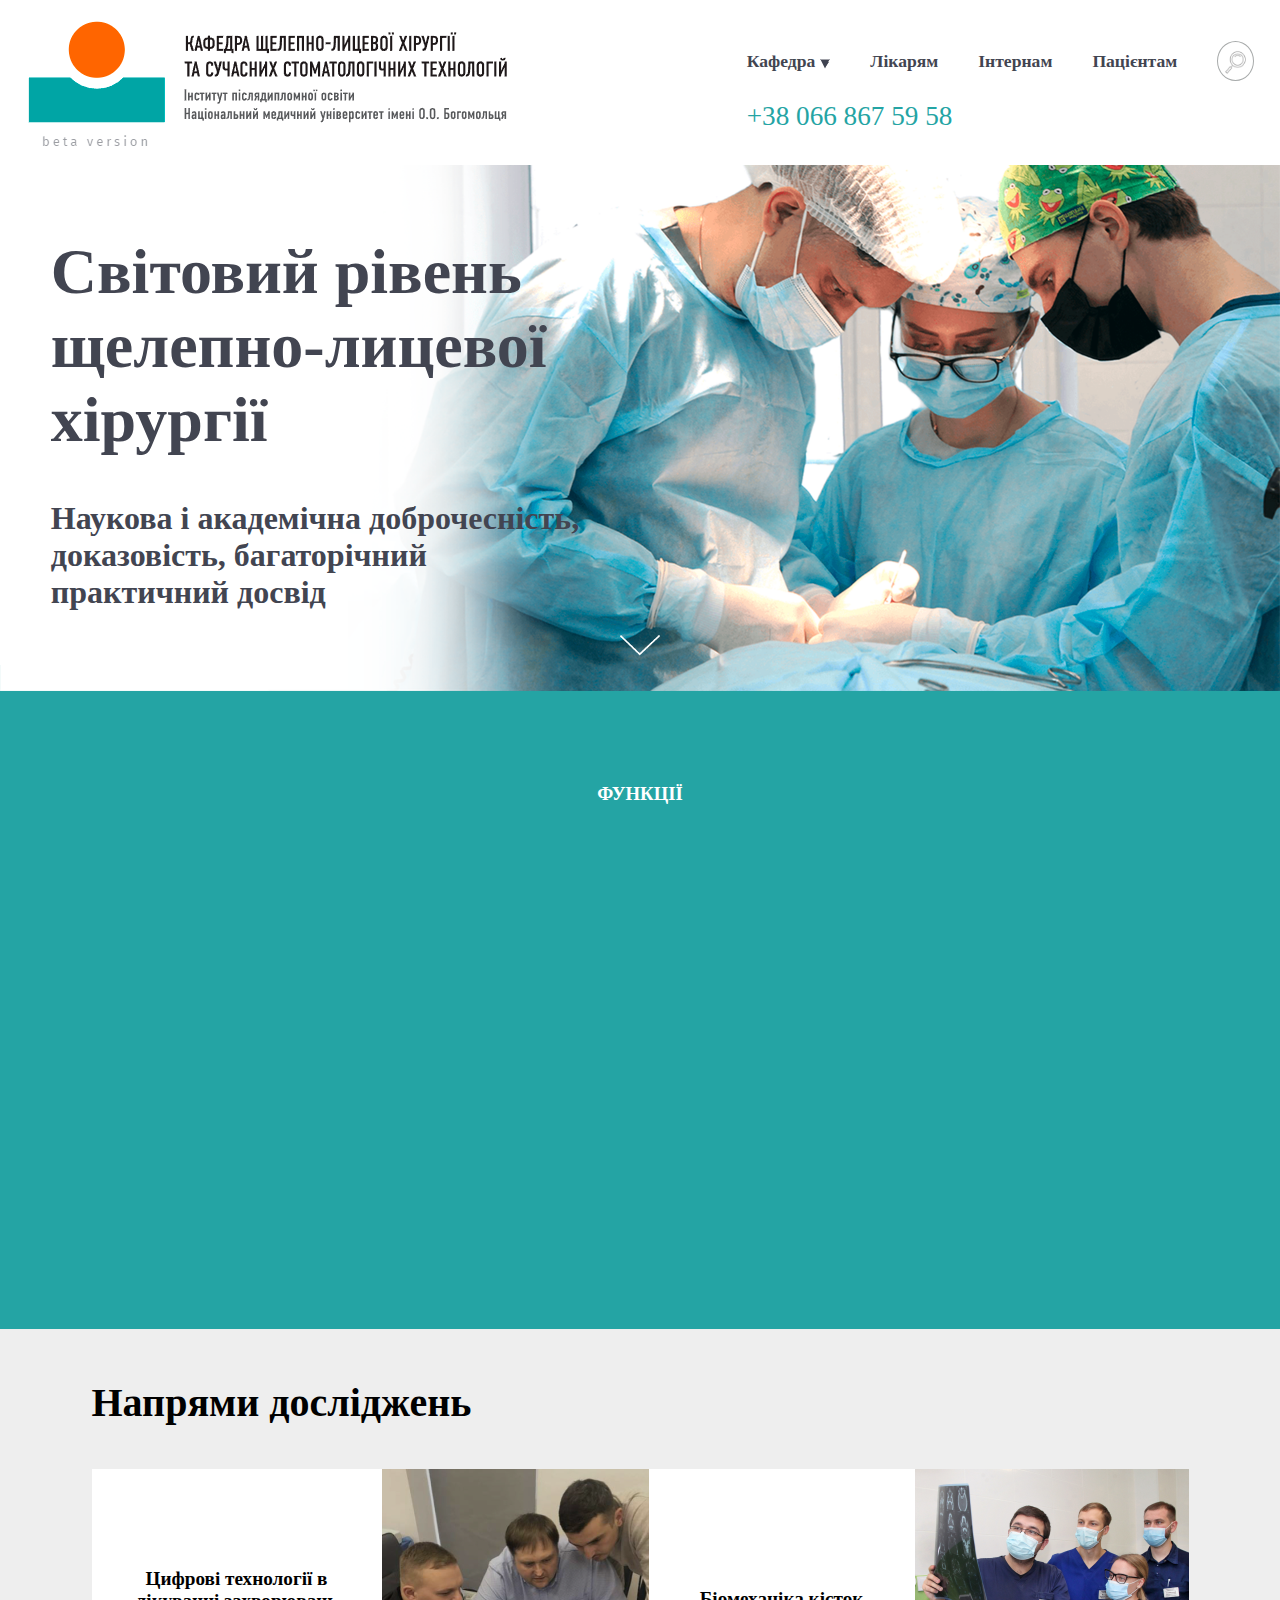
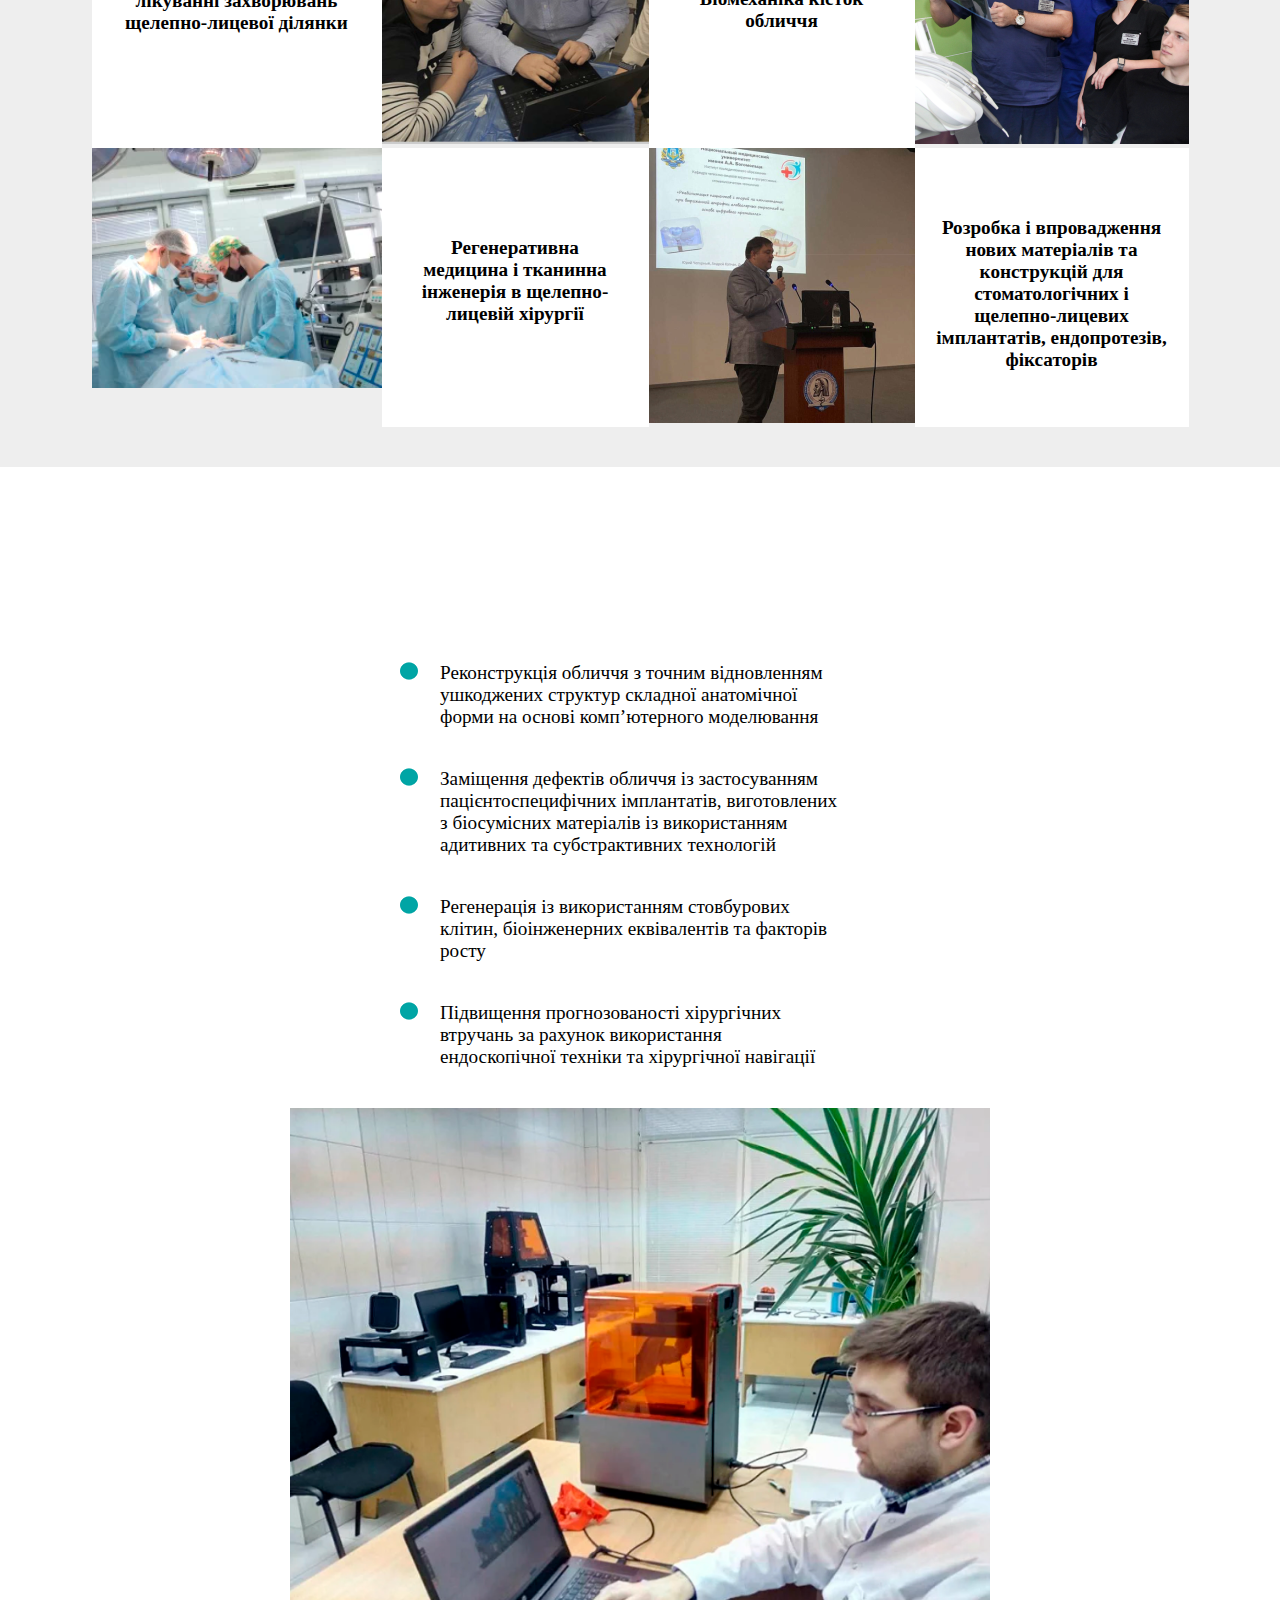
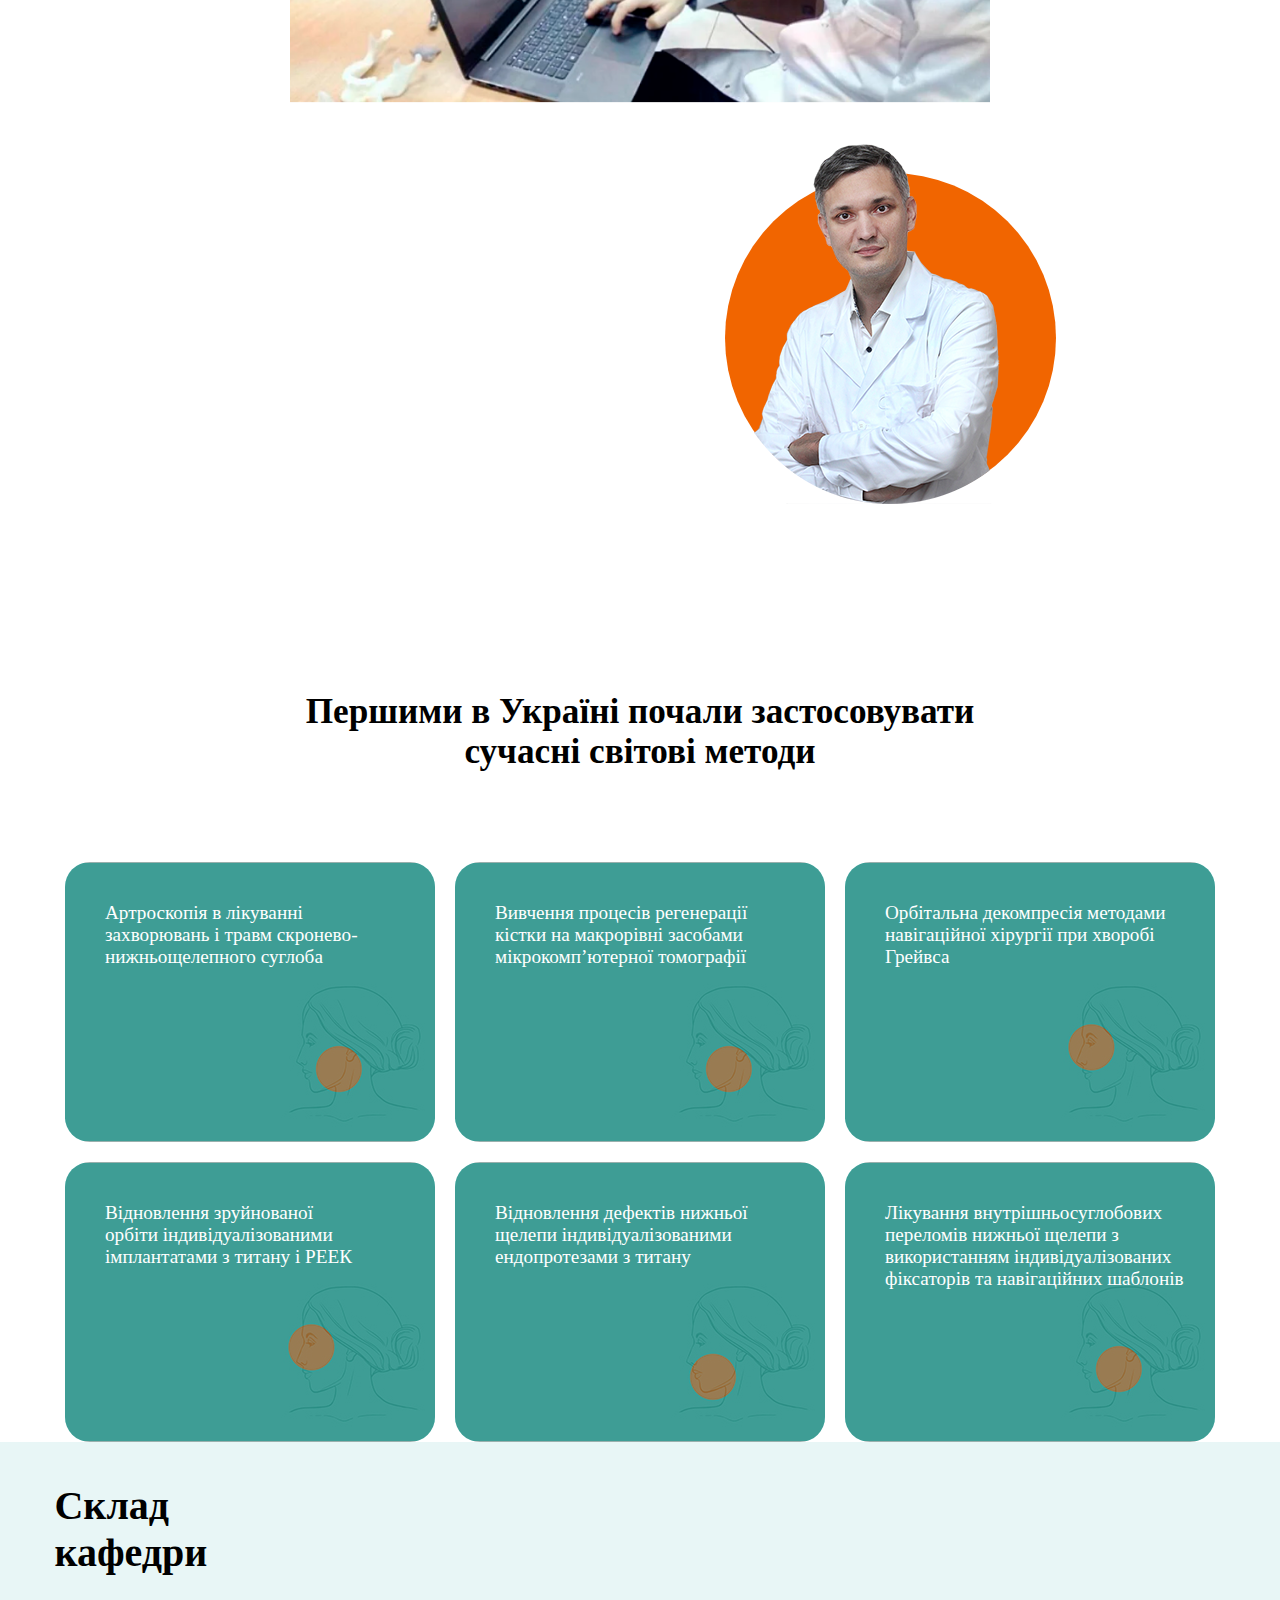
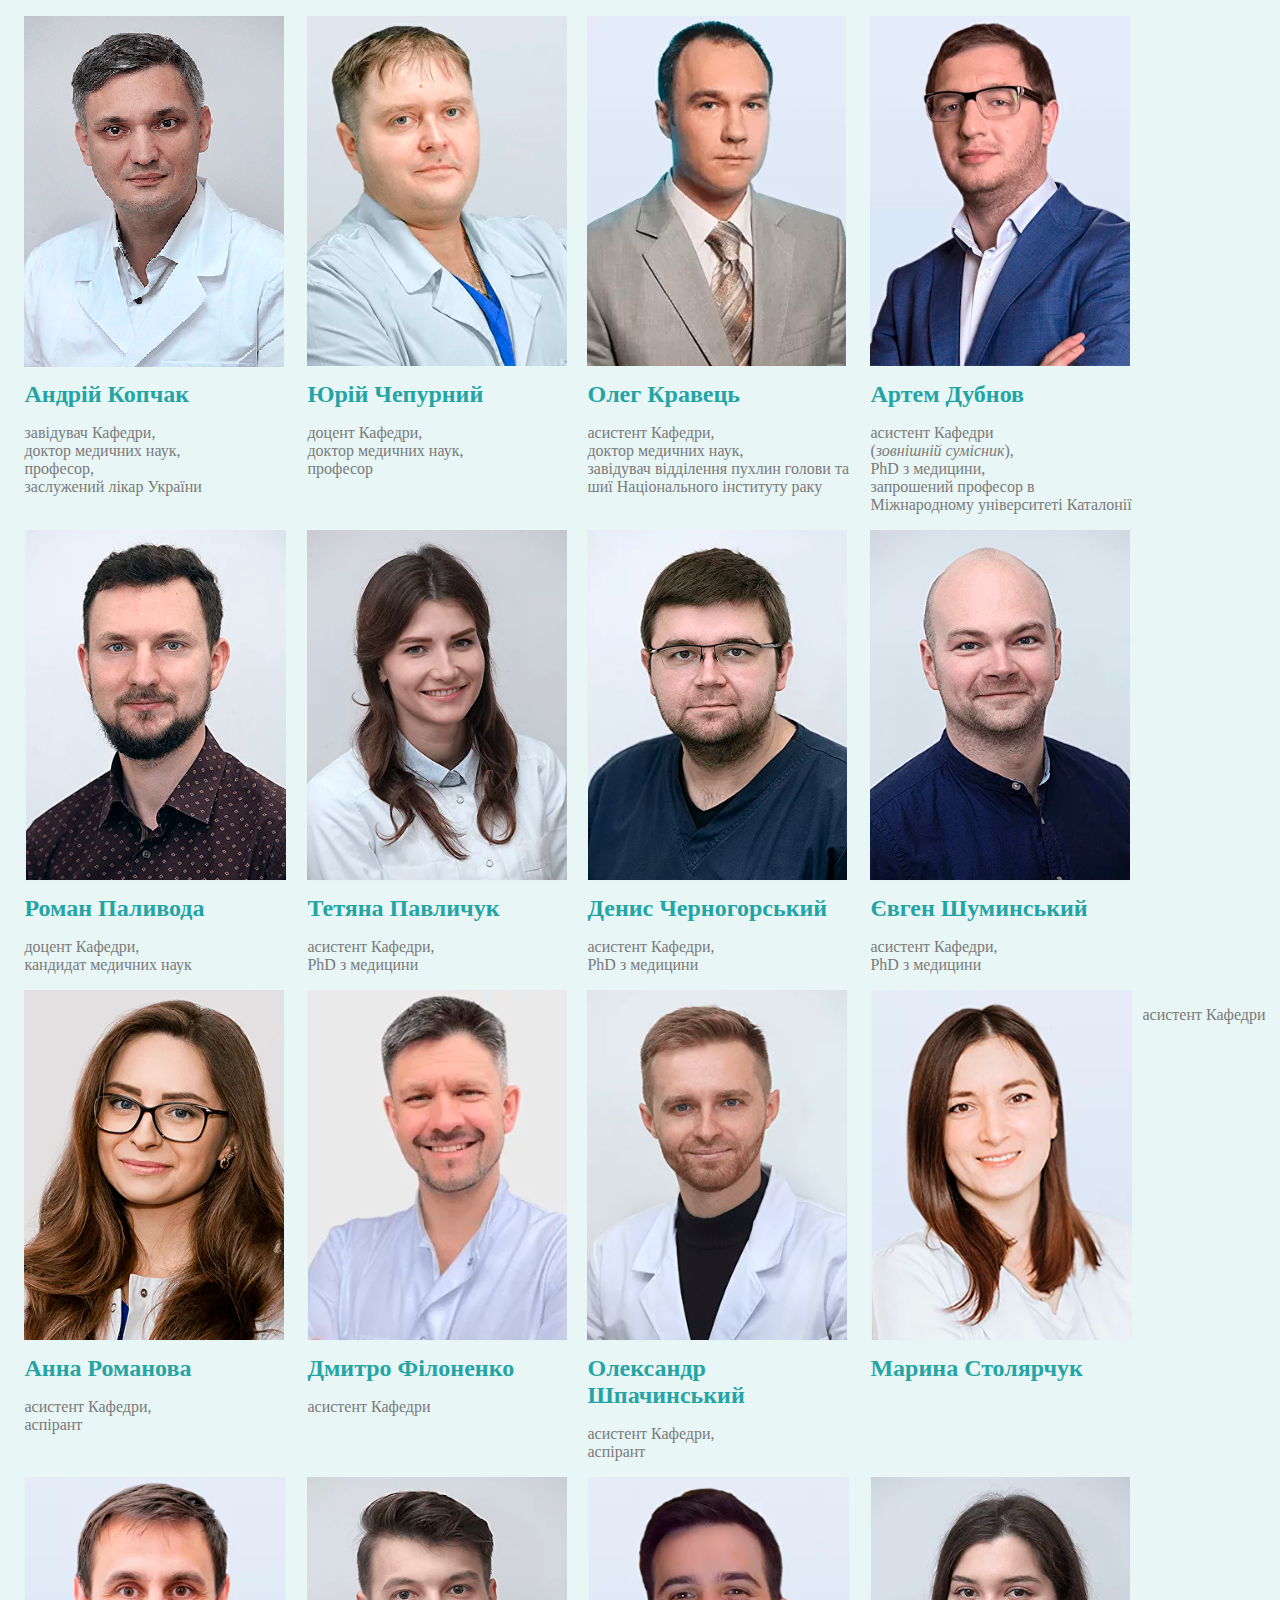
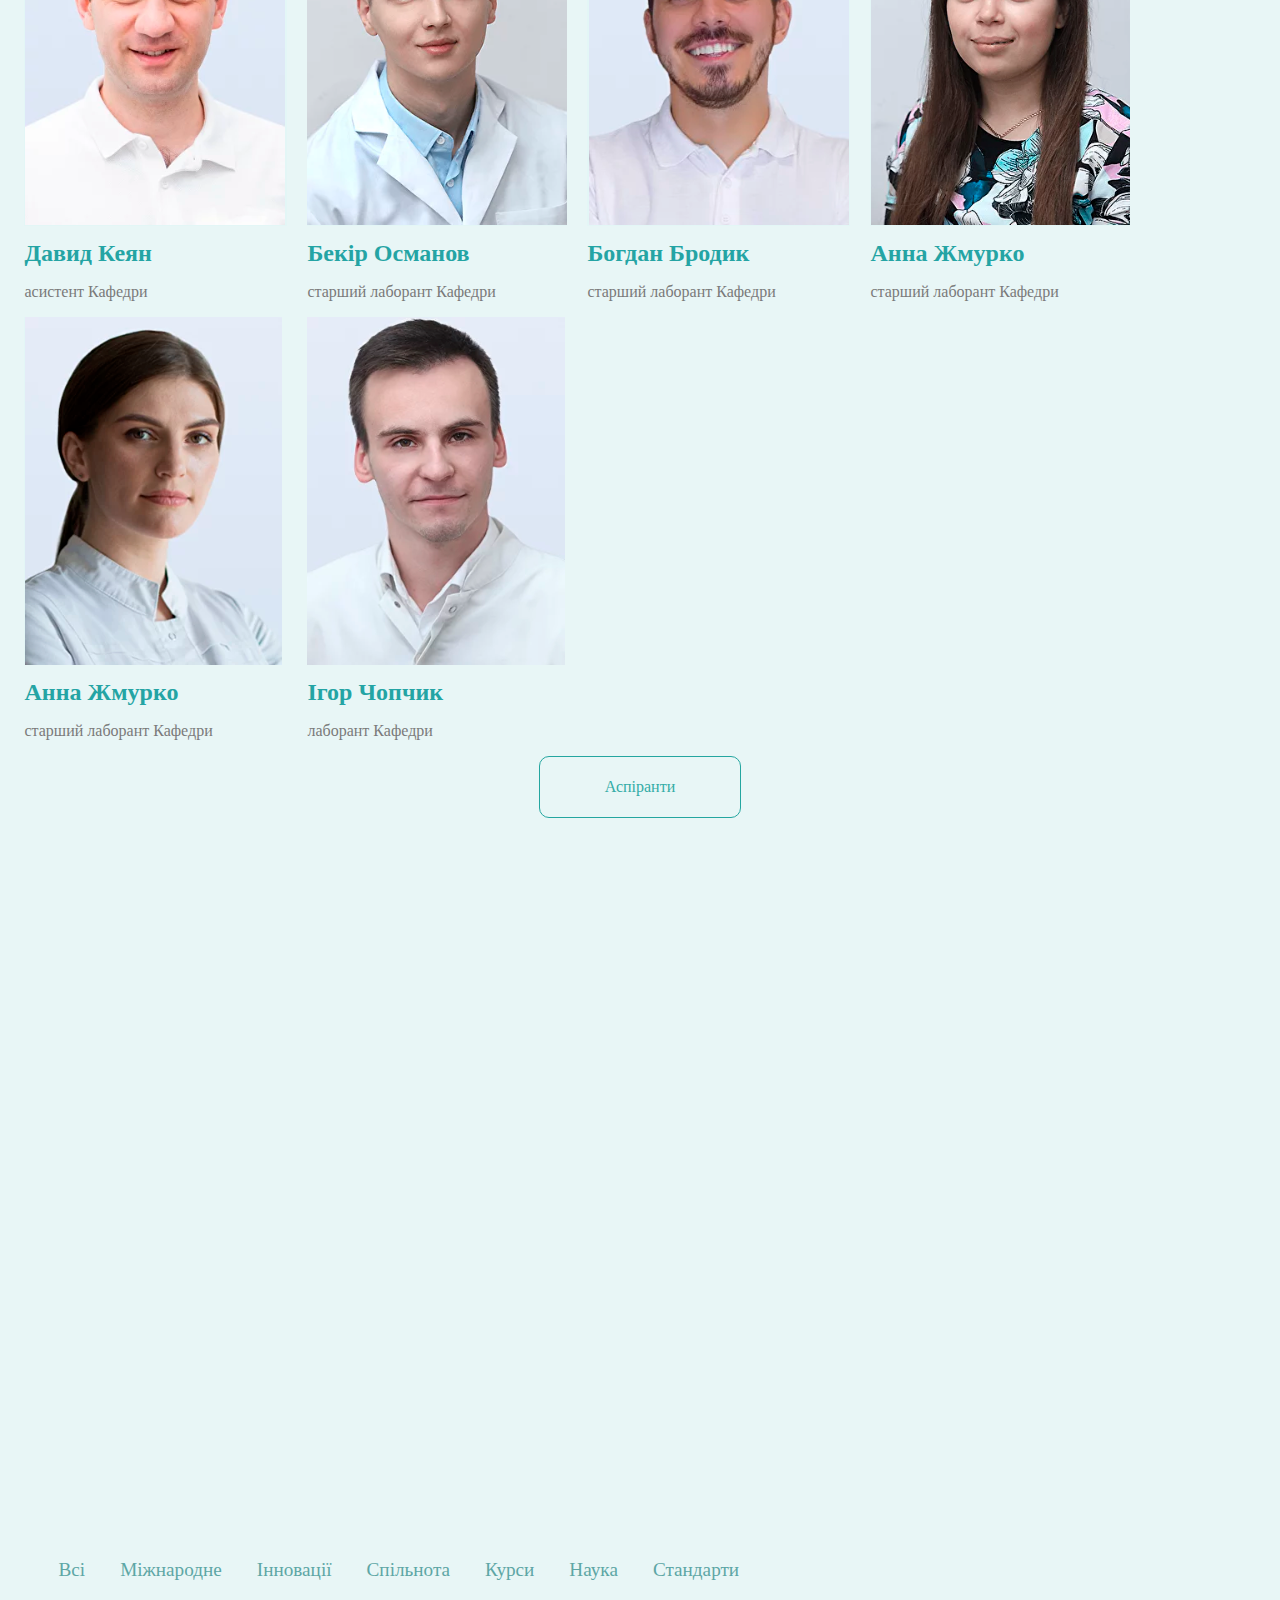
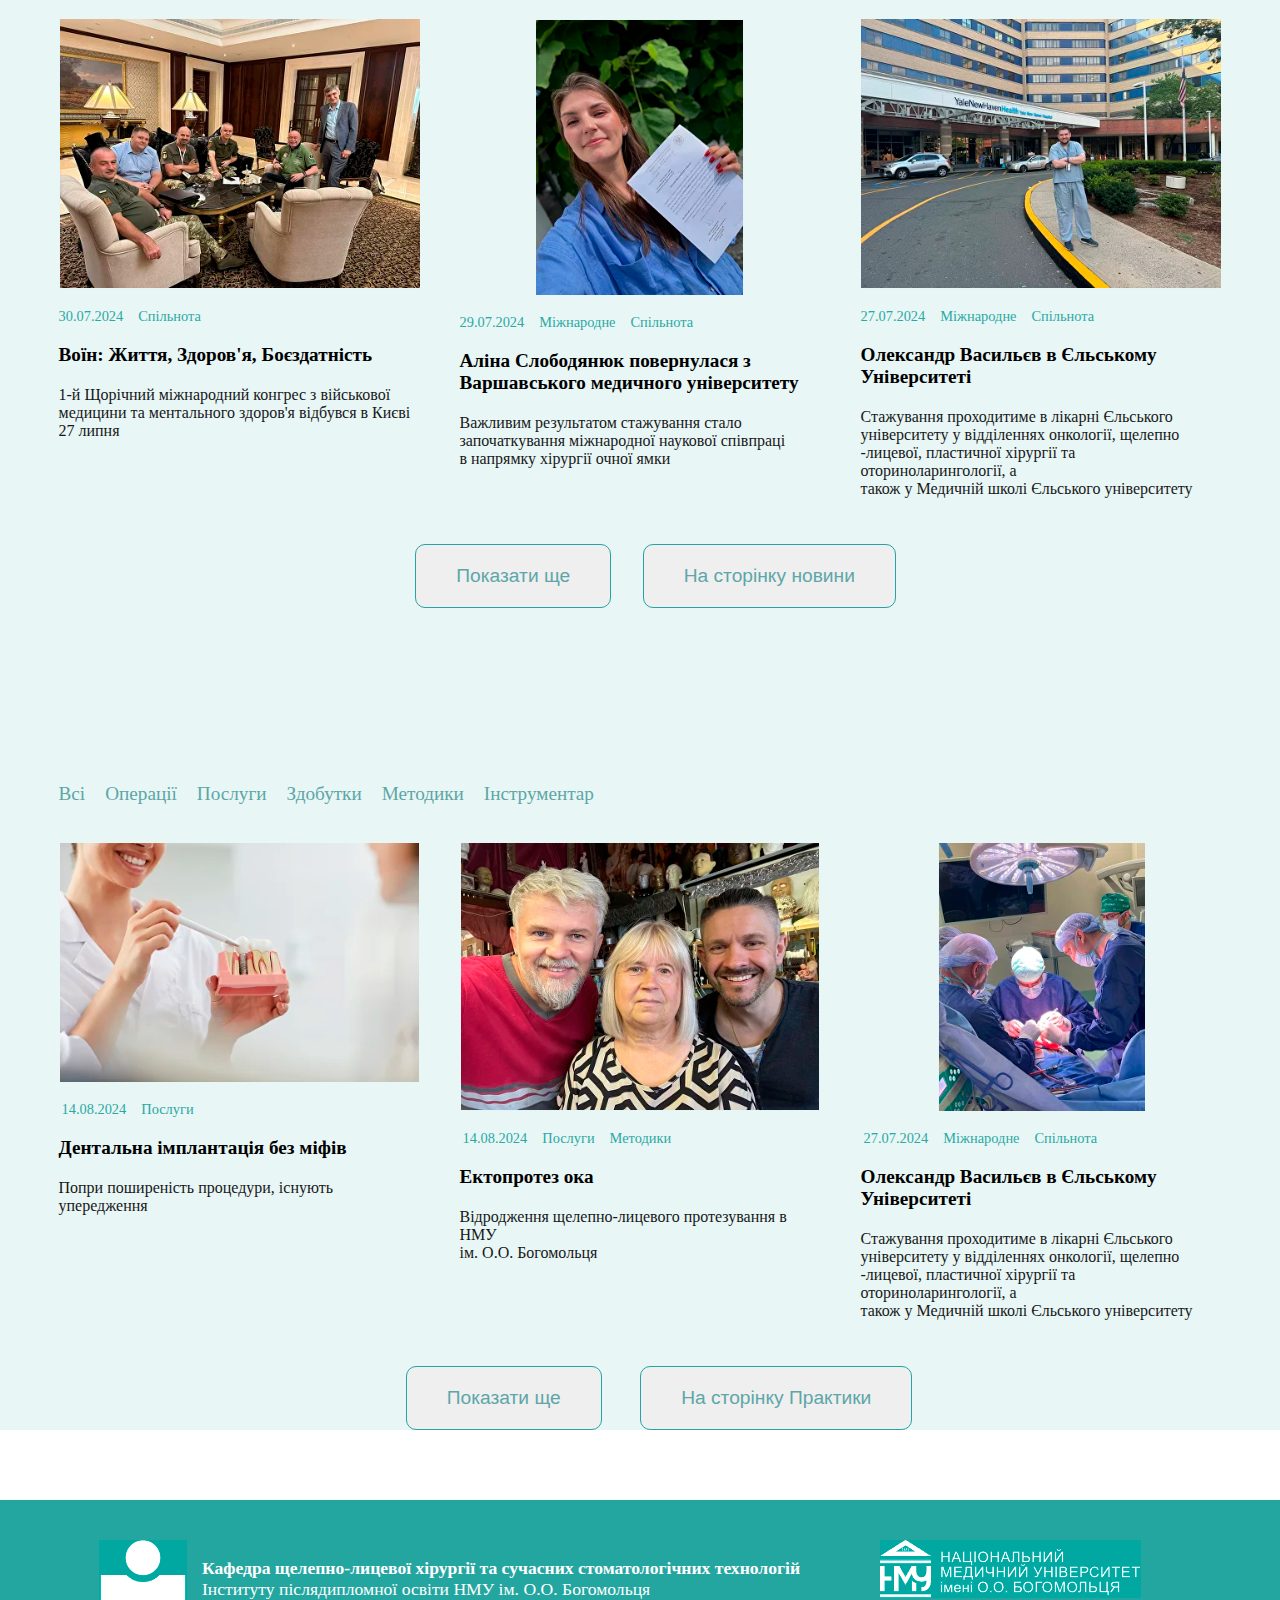
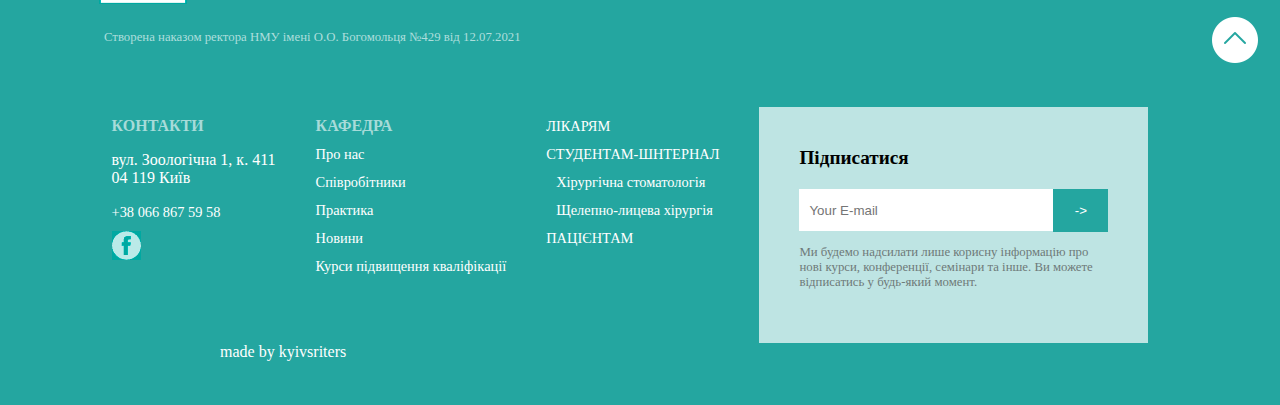
==== commit 138b21cc: "init" ====
--- a/index.html
+++ b/index.html
@@ -1,15 +1,20 @@
 <!DOCTYPE html>
-<html lang="en">
+<html lang="uk">
   <head>
-    <title>Document</title>
+    <title>Кафедра щелепно-лицево хірургії та сучасних стоматологічних технологій Інституту післядипломної освіти НМУ ім. О.О. Богомольця</title>
     <meta charset="UTF-8" />
     <link rel="stylesheet" href="./styles/style.css" type="text/css" />
     <link rel="stylesheet" href="./styles/slide_card.css" type="text/css" />
     <link rel="stylesheet" href="https://cdn.jsdelivr.net/npm/swiper@8/swiper-bundle.min.css" />
     <meta name="viewport" content="width=device-width, initial-scale=1.0" />
     <script src="https://cdn.jsdelivr.net/npm/swiper@8/swiper-bundle.min.js"></script>
+    <link href="https://unpkg.com/aos@2.3.1/dist/aos.css" rel="stylesheet">
+    <script src="https://unpkg.com/aos@2.3.1/dist/aos.js"></script>
     <script type="module" src="./js/main.js"></script>
+    <script type="module" src="./js/anime.js"></script>
     <script type="module" src="./js/slider.js"></script>
+    <meta name="description" content="Бесперервний професійний розвиток щелепно-лицевих хірургів та хірургів-стоматологів, спеціалізації з щелепно-лицевої хірургії та хірургічної стоматології, консультації лікарів експертного рівня">
+    <meta name="keywords" content="Керівництво, співробітники, послуги, Кафедра щелепно-лицевої хірургії та сучасних стоматологічних технологій, Інститут післядипломної освіти, НМУ ім. О.О. Богомольця">
   </head>
   <body>
     <div id="search">
@@ -86,10 +91,7 @@
                 <li class="first_child">
                   <a href="#">Кафедра</a>
                   <ul id="active_department">
-                    <img
-                      src="/images/stl_top.png"
-                      class="icon_position"
-                      alt="" />
+                   
                     <li>
                       <a href="#">Про нас</a>
                     </li>
@@ -140,13 +142,13 @@
       <div class="table text_header">
         <div class="row">
           <div class="cell">
-            <div class="h1">
+            <div class="h1 anim-items">
               <h1>
                 Світовий рівень <br />щелепно-лицевої<br />
                 хірургії
               </h1>
             </div>
-            <div class="h2">
+            <div class="h2 anim-items ">
               <h2>
                 Наукова і академічна доброчесність,<br />
                 доказовість, багаторічний <br />практичний досвід
@@ -163,11 +165,11 @@
       </div>
       <div id="functions">
         <h3>ФУНКЦІЇ</h3>
-        <p>Кафедра щелепно лицевої хірургії та сучасних</p>
-        <p>стоматологічних технологій ІПО НМУ імені О.О. Богомольця</p>
+        <p  data-aos="zoom-in-right">Кафедра щелепно лицевої хірургії та сучасних</p>
+        <p  data-aos="zoom-in-right">стоматологічних технологій ІПО НМУ імені О.О. Богомольця</p>
         <div class="table">
           <div class="row">
-            <div class="cell">
+            <div class="cell" data-aos="zoom-in">
               <figure>
                 <img src="/images/icon1.png" alt="Підготовка" />
                 <figcaption>
@@ -176,7 +178,7 @@
                 </figcaption>
               </figure>
             </div>
-            <div class="cell">
+            <div class="cell" data-aos="zoom-in-up">
               <figure>
                 <img src="/images/icon1.png" alt="Підготовка" />
                 <figcaption>
@@ -186,7 +188,7 @@
                 </figcaption>
               </figure>
             </div>
-            <div class="cell">
+            <div class="cell" data-aos="zoom-in-down">
               <figure>
                 <img src="/images/icon1.png" alt="Підготовка" />
                 <figcaption>
@@ -260,7 +262,7 @@
         <div class="table">
           <div class="row">
             <div class="cell">
-              <h5>
+              <h5 data-aos="zoom-out-down">
                 Фахівці Кафедри<br />
                 започаткували в Україні нові <br />напрями
               </h5>
@@ -295,7 +297,7 @@
                 </li>
               </ul>
             </div>
-            <div class="cell">
+            <div class="cell size">
               <img src="/images/image12.png" alt="" />
             </div>
           </div>
@@ -304,10 +306,10 @@
       <div class="clear"></div>
       <div id="position_items">
         <div id="items">
-          <div class="left citat">
+          <div class="left citat" data-aos="zoom-out-right">
             <img src="/images/Citat.png " alt="citat" />
           </div>
-          <div class="left bg">
+          <div class="left bg" data-aos="fade-down" data-aos-easing="linear" data-aos-duration="1500">
             <p><i>Доброчесність робить</i></p>
             <p><i>з сумлінних студентів</i></p>
             <p><i>найкращих лікарів</i></p>
@@ -316,7 +318,10 @@
               завідувач Кафедри, <br />доктор медичних наук, <br />професор
             </p>
           </div>
-          <div class="left">
+          <div class="left" data-aos="fade-left"
+          data-aos-anchor="#example-anchor"
+          data-aos-offset="500"
+          data-aos-duration="500">
             <a href="/AndriyKopchak.html">
               <div class="bg_white">
                 <div class="bg_doctor">
@@ -534,45 +539,44 @@
                         <img src="./images/d_image11.png" alt="Олександр Шпачинський">
                         <figcaption>Олександр<br> Шпачинський</figcaption>
                     </figure>
-                        <p>асистент Кафедри,<br>
-                            аспірант</p>
-                </div>
+                    <p>асистент Кафедри,<br>аспірант</p>
+                  </div>
                 <div class="cell">
                     <figure>
                         <img src="./images/d_image12.png" alt="Марина Столярчук">
                         <figcaption>Марина Столярчук</figcaption>
                     </figure>
-                        <p>асистент Кафедри</p>
-                </div>
+                  </div>
+                  <p>асистент Кафедри</p>
             </div>
             <div class="row">
                 <div class=cell>
                     <figure>
                         <img src="images/d_image13.png" alt="Давид Кеян">
                         <figcaption>Давид Кеян</figcaption>
-                        <p class="m_none">асистент Кафедри</p>
-                    </figure>
+                      </figure>
+                      <p class="m_none">асистент Кафедри</p>
                 </div>
                 <div class=cell>
                     <figure>
                         <img src="images/d_image14.png" alt="Бекір Османов">
                         <figcaption>Бекір Османов</figcaption>
-                        <p class="m_none">старший лаборант Кафедри</p>
-                    </figure>
+                      </figure>
+                      <p class="m_none">старший лаборант Кафедри</p>
                 </div>
                 <div class=cell>
                     <figure>
                         <img src="images/d_image15.png" alt="">
                         <figcaption>Богдан Бродик</figcaption>
-                        <p class="m_none">старший лаборант Кафедри</p>
-                    </figure>
+                      </figure>
+                      <p class="m_none">старший лаборант Кафедри</p>
                 </div>
                 <div class=cell>
                     <figure>
                         <img src="images/d_image16.png" alt="">
                         <figcaption>Анна Жмурко</figcaption>
-                        <p class="m_none">старший лаборант Кафедри</p>
-                    </figure>
+                      </figure>
+                      <p class="m_none">старший лаборант Кафедри</p>
                 </div>
             </div>
             <div class="row">
@@ -580,15 +584,15 @@
                     <figure>
                         <img src="images/d_image17.png" alt="Анна Жмурко">
                         <figcaption>Анна Жмурко</figcaption>
-                        <p class="m_none">cтарший лаборант Кафедри</p>
-                    </figure>
+                      </figure>
+                      <p class="m_none">cтарший лаборант Кафедри</p>
                 </div>
                 <div class="cell">
                     <figure>
                         <img src="images/d_image18.png" alt="Ігор Чопчик">
                         <figcaption>Ігор Чопчик</figcaption>
-                        <p class="m_none">лаборант Кафедри</p>
-                    </figure>
+                      </figure>
+                      <p class="m_none">лаборант Кафедри</p>
                 </div>
             </div>
         </div>
@@ -728,7 +732,7 @@
                                     <p>Гайд-асоційована (навігаційна) дентальна<br> імплантація</p>
                                 </li>
                             </ul>
-                            </ul>
+                           
                         </div>
                     </div>
                 </div>
@@ -738,10 +742,12 @@
       <div id="school">
           <div class="table">
             <div class="row">
-              <div class="cell">
+              <div class="cell" data-aos="fade-up"
+              data-aos-anchor-placement="top-bottom">
                 <img src="/images/img_scholl.png" alt="Школа">
               </div>
-              <div class="cell">
+              <div class="cell" data-aos="fade-up"
+              data-aos-anchor-placement="top-center">
                 <h5>Наукова школа</h5>
                 <p class="text">Під керівництвом проф. А. Копчака</p>
                 <h6>ВИКОНУЄТЬСЯ</h6>
@@ -755,7 +761,7 @@
       </div>
       <div id="news">
         <div class="table">
-          <h2>Новини</h2>
+          <h2 data-aos="zoom-out-right">Новини</h2>
           <div class="clear"></div>
           <ul class="news">
             <li>
@@ -860,7 +866,7 @@
       </div>
       <div id="practice">
         <div class="table">
-          <h2>Практика</h2>
+          <h2 data-aos="zoom-out-right">Практика</h2>
           <div class="clear"></div>
           <ul class="practice">
             <li>
@@ -973,7 +979,7 @@
               <p class="size">Створена наказом ректора НМУ імені О.О. Богомольця №429 від 12.07.2021</p>
             </div>
           <div class="cell">
-            <img src="/images/icon_footer .png" alt="">
+            <img src="/images/icon_footer.png" alt="" class="uni">
           </div>
         </div>
       </div>
@@ -1050,7 +1056,7 @@
                   <button type="submit" id="send" name="send">-></button>
                 </div>
               </form>
-              <p>Ми будемо надсилати лише корисну інформацію про<br> нові курси, конференції, семінари та інше. Ви можете<br> відписатись у будь-який момент.</p>
+              <p class="none_text">Ми будемо надсилати лише корисну інформацію про<br> нові курси, конференції, семінари та інше. Ви можете<br> відписатись у будь-який момент.</p>
             </div>
           </div>
         </div>
@@ -1058,9 +1064,14 @@
       <div class="kyivsriters left">
             <a href="#">made by kyivsriters</a>
       </div> 
-      <!-- <div id="icon_scroll">
-        <img src="/images/icons8-стрелка-вверх-50.png" alt="">
-      </div>   -->
+      <div id="position_icon_footer">
+        <div id=icon_scroll>
+          <img src="/images/icons8-стрелка-вверх-50.png" alt="">
+        </div>
+      </div> 
     </footer>  
+    <script>
+      AOS.init();
+    </script>  
   </body>
 </html>
--- a/styles/style.css
+++ b/styles/style.css
@@ -150,6 +150,7 @@
 #active_department  li:nth-child(1) {
     padding: 0;
     background: none;
+    height: 15px;
 }
 
 #active_department  li:nth-child(1):hover {
@@ -1079,6 +1080,10 @@
     margin-right: 200px;
 }
 
+#andriykopchak .doc1 img {
+    margin: -29px 10px 10px -1px;
+}
+
 #andriykopchak ul {
     margin: 0;
     padding: 0;
@@ -1187,15 +1192,118 @@
     margin-left: 40px;
 }
 
-/* #icon_scroll  {
-    margin: 10px ;
-}
-
-#icon_scroll img {
-    position: fixed;
-    cursor: pointer;
-} */
-
+ #icon_scroll  {
+    margin: -328px 10px 10px 10px;
+    float: right;
+    
+}
+
+
+#position_icon_footer {
+    position: relative;
+}
+
+.anim-items {
+    transform: translate(0%, -120%);
+   transition: all 0.8s; 
+   opacity: 0;
+}
+
+.active {
+    transform: translate(0%, 0%);
+    opacity: 1;
+}
+
+@media (max-width: 950px) {
+    footer {
+        height: 500px;
+    }
+}
+
+@media (max-width: 621px) {
+    #andriykopchak .bg_doc1 {
+        height: 270px;
+        width: 280px;
+        margin: -32px 0 0 -334px;
+    }
+
+    #andriykopchak .doc1 img {
+        margin: 12px 0px 0px 18px;
+    }
+
+    #andriykopchak .doc1 img {
+        width: 240px;
+    }
+
+    footer {
+        height: 550px !important;
+    }
+}
+
+@media (max-width: 740px) {
+    footer .content .cell {
+        display: block;
+        float: left;
+    }
+
+    
+
+
+    footer p {
+        padding-right: 10px;
+        font-size: 9px !important;
+    }
+
+    footer .bg_form {
+        padding-right: 0 !important;
+    } 
+
+    footer .top_content .cell {
+        padding: 0;
+    }
+
+    #andriykopchak .doc1 .cell:nth-child(3) {
+        display: none;
+    }
+
+    #Sphere {
+        margin-top: 0;
+    }
+
+    #andriykopchak h1 {
+        font-size: 200%;
+    }
+
+    #andriykopchak .text1 {
+        font-size: 100%;
+    }
+
+    #andriykopchak .bg_doc1 {
+        margin: -40px 0px 0px -334px;
+    }
+    
+}
+
+@media (max-width: 460px) {
+
+    footer .bg_form {
+        margin-top: -415px;
+        margin-left: 50px;
+        padding-right: 10px !important;
+    }
+
+    footer .bg_form h4 {
+        font-size: 90%;
+    }
+
+    footer form input[type="email"] {
+        width: 150px;
+    }
+
+    footer .content {
+        margin-top: 130px !important;
+    }
+}
 @media (max-width: 1350px) {
 
     #Departments  {
@@ -1584,6 +1692,21 @@
 }
 
 @media (max-width: 630px) {
+    #Departments .table .cell:nth-child(2) img {
+        width: 300px;
+    }
+
+    #Departments ul {
+        width: 350px;
+    }
+
+    #Departments .size {
+        width: 300px;
+        margin: auto;
+    }
+}
+
+@media (max-width: 630px) {
     #main h1 {
         font-size: 200%;
         margin-bottom: 30px !important;
@@ -1629,6 +1752,8 @@
     }
 }
 
+
+
 @media (max-width: 560px) {
     #search form input[type="text"] {
         width: 300px;
@@ -1733,6 +1858,11 @@
         padding: 0;
     }
 
+    #list_departments .table .cell {
+        padding: 0;
+    }
+
+
     #news h2 {
         margin-top: -150px;
         margin-left: 20px;
@@ -1820,6 +1950,21 @@
     .header_img {
         margin-top: -150px;
     }
+
+    #research .pos1 {
+        float: none;
+    }
+
+    #research .position1 {
+        float: none;
+    }
+        #research .cell {
+            margin-left: 80px;
+        }
+        #search form input[type="text"] {
+            width: 200px;
+        }
+
 }
 @media (max-width: 570px) {
     #functions p {
@@ -1827,6 +1972,45 @@
     }
 }
 
+@media (max-width: 461px) {
+    footer {
+        height: 640px !important;
+    }
+    footer .none {
+        margin-left: 30px;
+        margin-top: -58px;
+    }
+
+    footer .content {
+        margin-top: 195px !important;
+    }
+
+    footer .uni {
+        width: 150px;
+    }
+}
+
+
+@media (max-width: 690px) {
+    #andriykopchak ul,  #andriykopchak h3  {
+        margin-left: 10px;
+    }
+
+    #andriykopchak h1 {
+        margin-left: 10px;
+    }
+
+    #andriykopchak .table {
+        margin: 0;
+    }
+} 
+
+@media (max-width: 520px) {
+    footer {
+        height: 569px px !important;
+    }
+}
+
 @media (max-width: 848px) {
 
     footer .bg_form {
@@ -1846,11 +2030,29 @@
         padding: 0 5px;
     }
 
-    footer .content {
-        margin: 0;
-    }
 
     
 }
 
-
+@media (max-width: 501px) {
+    #andriykopchak .bg_doc1 {
+        margin: -52px 0px 0px -388px;
+        height: 232px;
+        width: 239px;
+    }
+
+    #andriykopchak .doc1 img {
+        width: 200px;
+        margin: 17px 0px 0px 18px;
+    }
+
+    #andriykopchak h1 {
+        font-size: 150%;
+    }
+
+    #andriykopchak .text1 {
+        font-size: 90%;
+        margin-left: 10px;
+    }
+}
+
